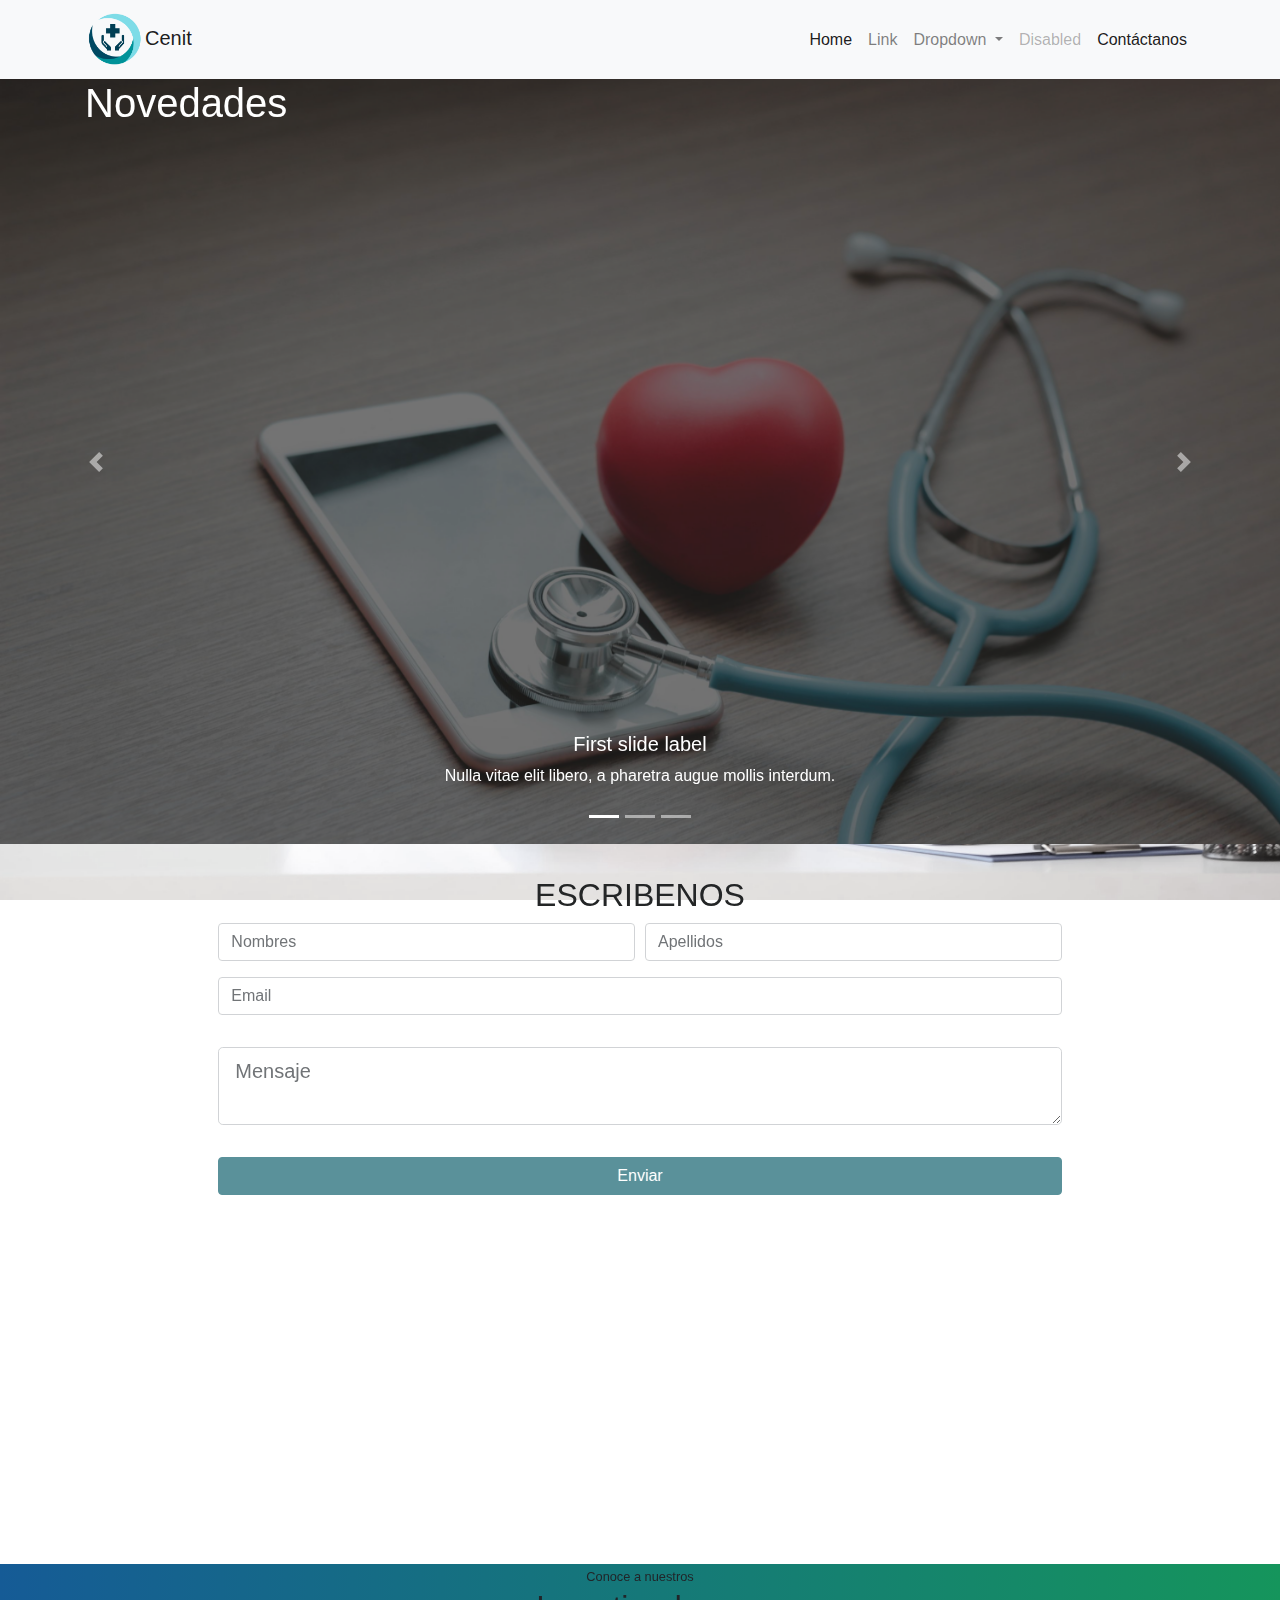
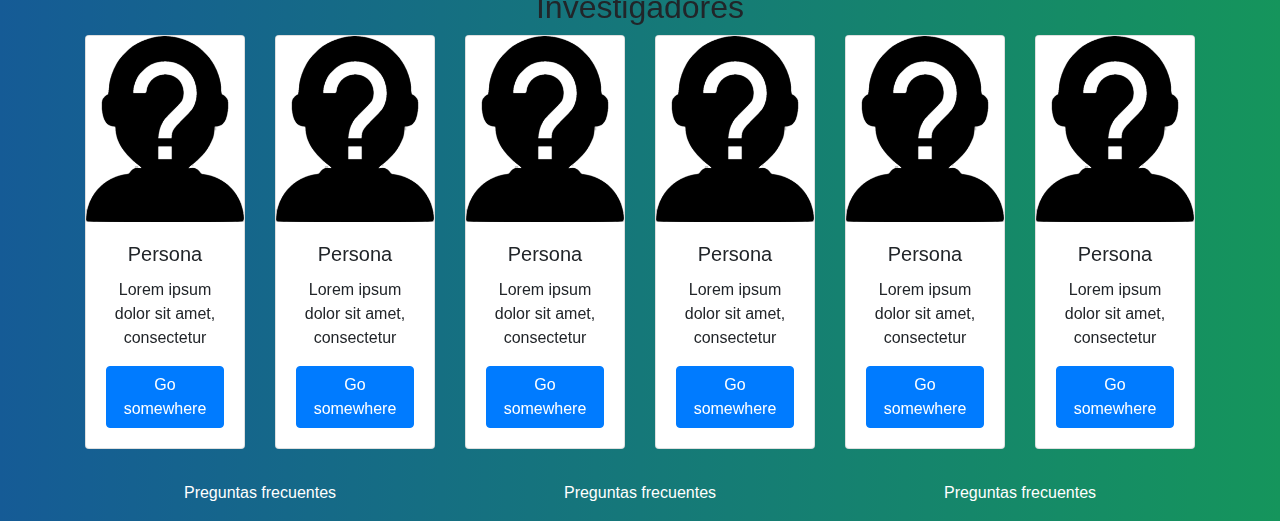
==== index.html @ b6c5b2b8 "Add files via upload" ====
<!doctype html>
<html lang="en">
  <head>
    <!-- Required meta tags -->
    <meta charset="utf-8">
    <meta name="viewport" content="width=device-width, initial-scale=1, shrink-to-fit=no">

    <!-- Bootstrap CSS -->
    <link rel="stylesheet" href="https://stackpath.bootstrapcdn.com/bootstrap/4.5.2/css/bootstrap.min.css" integrity="sha384-JcKb8q3iqJ61gNV9KGb8thSsNjpSL0n8PARn9HuZOnIxN0hoP+VmmDGMN5t9UJ0Z" crossorigin="anonymous">
    <link rel="stylesheet" href="index.css">
    <link rel="stylesheet" href="enviar.php">
    <title>Hello, world!</title>

  </head>
  <body>
    <!--encabezado-->
    <nav id="header" class="navbar navbar-expand-lg navbar-light bg-light sticky-top">
      <div class="container">
        <a class="navbar-brand" href="#"><img src="logoejemplo/descarga.png" alt="logo">Cenit</a>
        <button class="navbar-toggler" type="button" data-toggle="collapse" data-target="#navbarSupportedContent" aria-controls="navbarSupportedContent" aria-expanded="false" aria-label="Toggle navigation">
          <span class="navbar-toggler-icon"></span>
        </button>

        <div class="collapse navbar-collapse" id="navbarSupportedContent">
          <ul class="navbar-nav ml-auto">
            <li class="nav-item active">
              <a class="nav-link" href="#">Home <span class="sr-only">(current)</span></a>
            </li>
            <li class="nav-item">
              <a class="nav-link" href="#">Link</a>
            </li>
            <li class="nav-item dropdown">
              <a class="nav-link dropdown-toggle" href="#" id="navbarDropdown" role="button" data-toggle="dropdown" aria-haspopup="true" aria-expanded="false">
                Dropdown
              </a>
              <div class="dropdown-menu" aria-labelledby="navbarDropdown">
                <a class="dropdown-item" href="#">Action</a>
                <a class="dropdown-item" href="#">Another action</a>
                <div class="dropdown-divider"></div>
                <a class="dropdown-item" href="#">Something else here</a>
              </div>
            </li>

            <li class="nav-item">
              <a class="nav-link disabled" href="#" tabindex="-1" aria-disabled="true">Disabled</a>
            </li>
            <li class="nav-item active">
              <a class="nav-link" href="#">Contáctanos <span class="sr-only">(current)</span></a>
            </li>
          </ul>
        </div>
  </div>
</nav>  <!--encabezado-->
<!--presentación-->
<main id="main">
  <div id="carouselExampleCaptions" class="carousel slide" data-ride="carousel">
    <ol class="carousel-indicators">
      <li data-target="#carouselExampleCaptions" data-slide-to="0" class="active"></li>
      <li data-target="#carouselExampleCaptions" data-slide-to="1"></li>
      <li data-target="#carouselExampleCaptions" data-slide-to="2"></li>
    </ol>
    <div class="carousel-inner">
      <div class="carousel-item active">
        <img src="IMAGENES TELEMEDICINA/59.png" class="d-block w-100" alt="...">
        <div class="carousel-caption d-none d-md-block">
          <h5>First slide label</h5>
          <p>Nulla vitae elit libero, a pharetra augue mollis interdum.</p>
        </div>
      </div>
      <div class="carousel-item">
        <img src="IMAGENES TELEMEDICINA/53.png" class="d-block w-100" alt="...">
        <div class="carousel-caption d-none d-md-block">
          <h5>Second slide label</h5>
          <p>Lorem ipsum dolor sit amet, consectetur adipiscing elit.</p>
        </div>
      </div>
      <div class="carousel-item">
        <img src="IMAGENES TELEMEDICINA/89.png" class="d-block w-100" alt="...">
        <div class="carousel-caption d-none d-md-block">
          <h5>Third slide label</h5>
          <p>Praesent commodo cursus magna, vel scelerisque nisl consectetur.</p>
        </div>
      </div>
      <div class="overlay">
      <div class="container">
          <div class="row align-items-center">
            <div class="col-md-6">
              <h1>Novedades</h1>
            </div>
          </div>

        </div>
      </div>
    </div>
    <a class="carousel-control-prev" href="#carouselExampleCaptions" role="button" data-slide="prev">
      <span class="carousel-control-prev-icon" aria-hidden="true"></span>
      <span class="sr-only">Previous</span>
    </a>
    <a class="carousel-control-next" href="#carouselExampleCaptions" role="button" data-slide="next">
      <span class="carousel-control-next-icon" aria-hidden="true"></span>
      <span class="sr-only">Next</span>
    </a>
  </div>
</main>
<!--presentación-->
<!--contactanos-->
<section id="contactanos">
  <div class="fondocontacto">
    <div class="row ">
      <div class="col-md-8 offset-md-2 pt-2 text-uppercase text-center ">
        <h2 class= "mt-4">Escribenos</h2>
  <form action="enviar.php" method="POST">
    <div class="form-row mb-3 mt-1">
      <div class="form group col-6">
        <input type="nombre" class="form-control" placeholder="Nombres" name="nombre">
      </div>
      <div class="form-group col-6 " >
        <input type="apellido" class="form-control" placeholder="Apellidos" name="apellido">
      </div>
      <div class="form-group col-12 " >
        <input type="email" class="form-control" placeholder="Email" name="email">
      </div>
    </div>
    <div class="form-row mb-3">
    <div class="form-group col-12">
      <textarea name="texto"class="form-control form-control-lg" placeholder="Mensaje"></textarea>
    </div>
  </div>
  <div class="form-row">
    <div class="form-group col">
      <button  type="submit" class="btn btn-info btn-block" value="enviar">Enviar</button>
    </div>
  </div>
</form>
      </div>
    </div>
  </div>
</section>
<!--contactanos-->
<!--miembros-->
<section id="miembros" >
  <div class="container">
    <div class="row">
      <div class="col text-center text uppercase" >
        <small>Conoce a nuestros</small>
        <h2>Investigadores</h2>
        <div class="row">

        <div class="col-lg-2 col-md-4 col-sm-10" class="mb-2">
          <div class="card mb-3" >
              <img src="logoejemplo/persona.png" class="card-img-top" alt="...">
              <div class="card-body">
              <h5 class="card-title">Persona</h5>
              <p class="card-text">Lorem ipsum dolor sit amet, consectetur  </p>
              <a href="#" class="btn btn-primary">Go somewhere</a>
              </div>
        </div>
      </div>
      <div class="col-lg-2 col-md-4 col-sm-10" class="mb-2">
        <div class="card mb-3" >
            <img src="logoejemplo/persona.png" class="card-img-top" alt="...">
            <div class="card-body">
            <h5 class="card-title">Persona</h5>
            <p class="card-text">Lorem ipsum dolor sit amet, consectetur  </p>
            <a href="#" class="btn btn-primary">Go somewhere</a>
            </div>
      </div>
    </div>
    <div class="col-lg-2 col-md-4 col-sm-10" class="mb-2">
      <div class="card mb-3" >
          <img src="logoejemplo/persona.png" class="card-img-top" alt="...">
          <div class="card-body">
          <h5 class="card-title">Persona</h5>
          <p class="card-text">Lorem ipsum dolor sit amet, consectetur  </p>
          <a href="#" class="btn btn-primary">Go somewhere</a>
          </div>
    </div>
  </div>
  <div class="col-lg-2 col-md-4 col-sm-10" class="mb-2">
    <div class="card mb-3" >
        <img src="logoejemplo/persona.png" class="card-img-top" alt="...">
        <div class="card-body">
        <h5 class="card-title">Persona</h5>
        <p class="card-text">Lorem ipsum dolor sit amet, consectetur  </p>
        <a href="#" class="btn btn-primary">Go somewhere</a>
        </div>
  </div>
</div>
<div class="col-lg-2 col-md-4 col-sm-10" class="mb-2">
  <div class="card mb-3" >
      <img src="logoejemplo/persona.png" class="card-img-top" alt="...">
      <div class="card-body">
      <h5 class="card-title">Persona</h5>
      <p class="card-text">Lorem ipsum dolor sit amet, consectetur  </p>
      <a href="#" class="btn btn-primary">Go somewhere</a>
      </div>
</div>
</div>
<div class="col-lg-2 col-md-4 col-sm-10" class="mb-2">
  <div class="card mb-3" >
      <img src="logoejemplo/persona.png" class="card-img-top" alt="...">
      <div class="card-body">
      <h5 class="card-title">Persona</h5>
      <p class="card-text">Lorem ipsum dolor sit amet, consectetur  </p>
      <a href="#" class="btn btn-primary">Go somewhere</a>
      </div>
</div>
</div>



      </div>
    </div>
  </div>
</section>
<!--miembros-->
  <!--footer-->
<footer id="footer" class="pb-3 pt-3">
<div class="container">
  <div class="row text-center">
    <div class="col-12 col-lg">
    <a href="#">Preguntas frecuentes</a>
  </div>
  <div class="col-12 col-lg">
    <a href="#">Preguntas frecuentes</a>
  </div>
  <div class="col-12 col-lg">
    <a href="#">Preguntas frecuentes</a>
  </div>
</div>
</div>
</footer>
  <!--footer-->

    <!-- Optional JavaScript -->
    <!-- jQuery first, then Popper.js, then Bootstrap JS -->
    <script src="https://code.jquery.com/jquery-3.5.1.slim.min.js" integrity="sha384-DfXdz2htPH0lsSSs5nCTpuj/zy4C+OGpamoFVy38MVBnE+IbbVYUew+OrCXaRkfj" crossorigin="anonymous"></script>
    <script src="https://cdn.jsdelivr.net/npm/popper.js@1.16.1/dist/umd/popper.min.js" integrity="sha384-9/reFTGAW83EW2RDu2S0VKaIzap3H66lZH81PoYlFhbGU+6BZp6G7niu735Sk7lN" crossorigin="anonymous"></script>
    <script src="https://stackpath.bootstrapcdn.com/bootstrap/4.5.2/js/bootstrap.min.js" integrity="sha384-B4gt1jrGC7Jh4AgTPSdUtOBvfO8shuf57BaghqFfPlYxofvL8/KUEfYiJOMMV+rV" crossorigin="anonymous"></script>
  </body>
</html>   <!-- Plantilla de bootstrap -->
---- index.css ----
#header img{
  width: 60px;
}
#main img{
  max-height: 85vh;
  object-fit: cover;
  filter: contrast(90%);
}
#carouselExampleCaptions{
  position: relative;
}
#carouselExampleCaptions .overlay{
  position: absolute;
  top: 0;
  bottom: 0;
  left: 0;
  right: 0;
  background-color: rgba(0, 0, 0, 0.5);
  color: white;
}
#miembros{background: linear-gradient(to right, rgb(21,91,150) , rgb(21,149,92));}
/*contactanos*/
#contactanos .fondocontacto{
  background-image: url("44.png");
  width: 100%;
  height: 80vh;
  background-position: center;
  background-size: cover;
  background-repeat: no-repeat;
  background-attachment: fixed;
  filter: grayscale(60%);
}
#footer{background: linear-gradient(to right, rgb(21,91,150) , rgb(21,149,92));}
#footer a {color:white;}
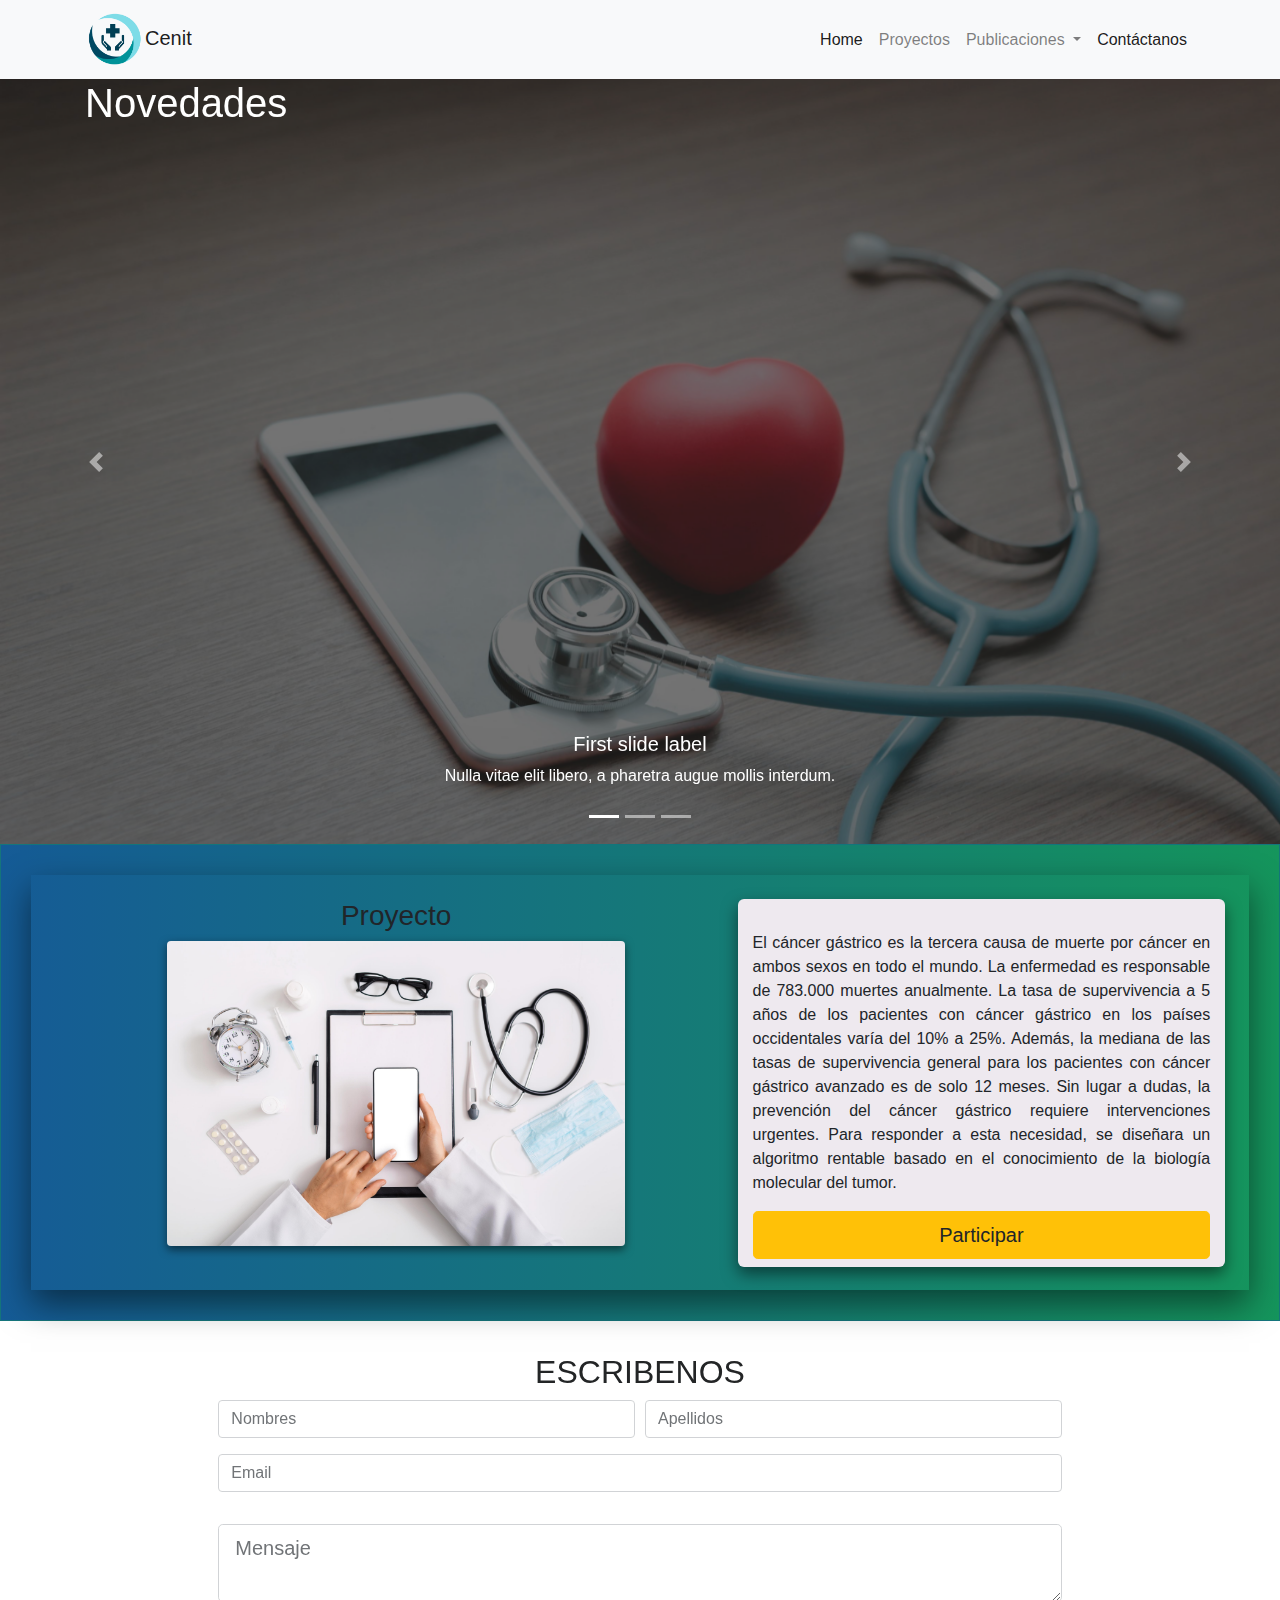
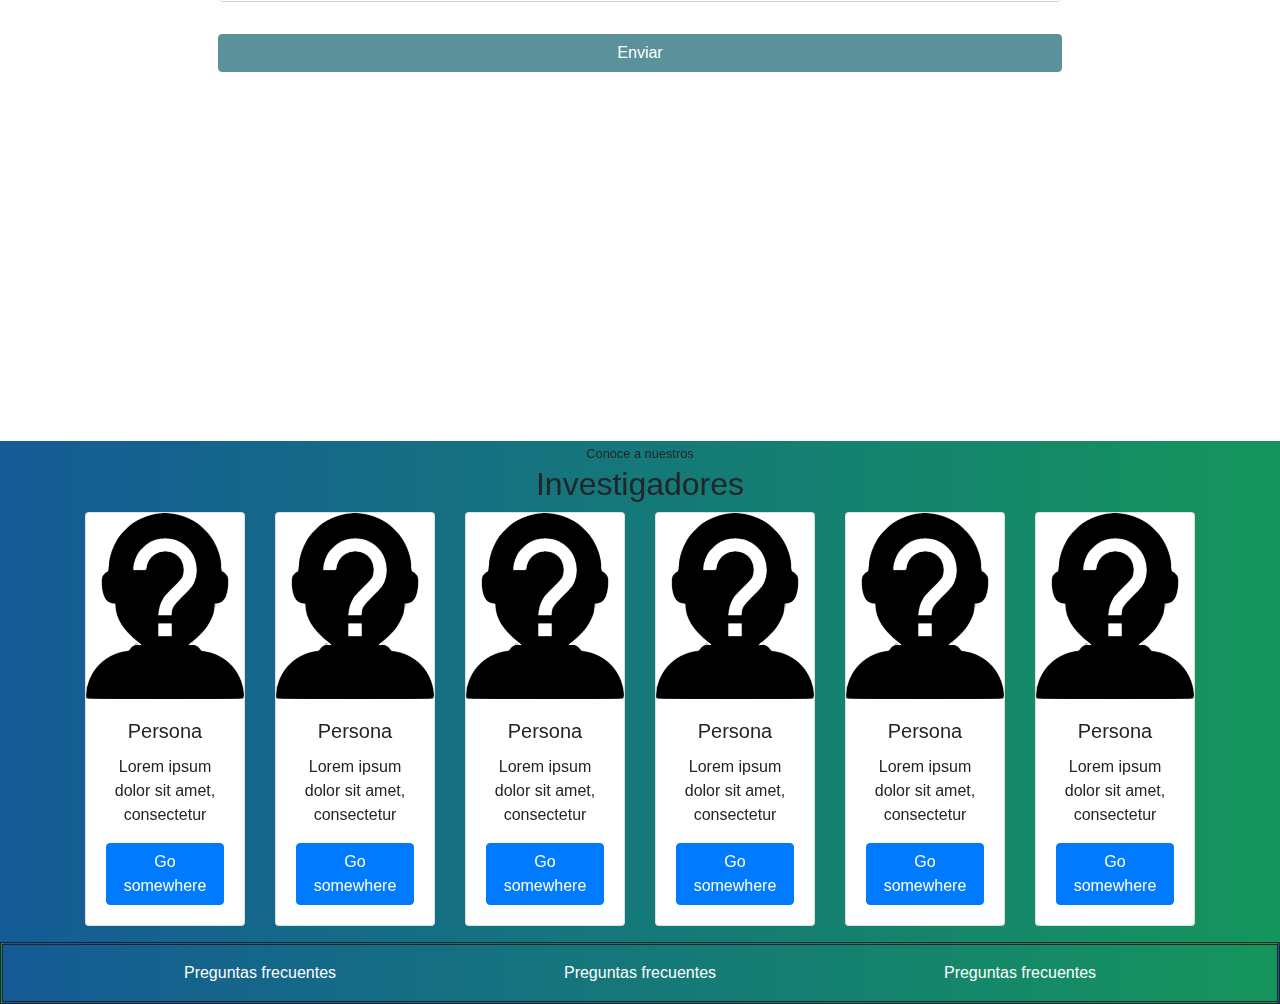
==== commit 7dd38bb0: "Add files via upload" ====
--- a/index.html
+++ b/index.html
@@ -24,14 +24,14 @@
         <div class="collapse navbar-collapse" id="navbarSupportedContent">
           <ul class="navbar-nav ml-auto">
             <li class="nav-item active">
-              <a class="nav-link" href="#">Home <span class="sr-only">(current)</span></a>
+              <a class="nav-link" href="#Main">Home <span class="sr-only">(current)</span></a>
             </li>
             <li class="nav-item">
-              <a class="nav-link" href="#">Link</a>
+              <a class="nav-link" href="#noticia">Proyectos</a>
             </li>
             <li class="nav-item dropdown">
               <a class="nav-link dropdown-toggle" href="#" id="navbarDropdown" role="button" data-toggle="dropdown" aria-haspopup="true" aria-expanded="false">
-                Dropdown
+                Publicaciones
               </a>
               <div class="dropdown-menu" aria-labelledby="navbarDropdown">
                 <a class="dropdown-item" href="#">Action</a>
@@ -40,12 +40,8 @@
                 <a class="dropdown-item" href="#">Something else here</a>
               </div>
             </li>
-
-            <li class="nav-item">
-              <a class="nav-link disabled" href="#" tabindex="-1" aria-disabled="true">Disabled</a>
-            </li>
             <li class="nav-item active">
-              <a class="nav-link" href="#">Contáctanos <span class="sr-only">(current)</span></a>
+              <a class="nav-link" href="#contactanos">Contáctanos <span class="sr-only">(current)</span></a>
             </li>
           </ul>
         </div>
@@ -78,7 +74,7 @@
         <img src="IMAGENES TELEMEDICINA/89.png" class="d-block w-100" alt="...">
         <div class="carousel-caption d-none d-md-block">
           <h5>Third slide label</h5>
-          <p>Praesent commodo cursus magna, vel scelerisque nisl consectetur.</p>
+          <p id="noticia">Praesent commodo cursus magna, vel scelerisque nisl consectetur.</p>
         </div>
       </div>
       <div class="overlay">
@@ -103,12 +99,33 @@
   </div>
 </main>
 <!--presentación-->
+<!--proyecto-->
+<section id="proyecto">
+  <div class="container-fluid  ">
+    <div class="row" id="targeta">
+      <div class="col-5 offset-1">
+        <h3 class="text-center">Proyecto</h3>
+        <img src="IMAGENES TELEMEDICINA/96.png" alt="">
+
+      </div>
+      <div class="col-5 offset-1" id="info">
+
+        <p>El cáncer gástrico es la tercera causa de muerte por cáncer en ambos sexos en todo el mundo. La enfermedad es responsable de 783.000 muertes anualmente. La tasa de supervivencia a 5 años de los pacientes con cáncer gástrico en los países occidentales varía del 10% a 25%. Además, la mediana de las tasas de supervivencia general para los pacientes con cáncer gástrico avanzado es de solo 12 meses.
+           Sin lugar a dudas, la prevención del cáncer gástrico requiere intervenciones urgentes.
+Para responder a esta necesidad, se diseñara un algoritmo rentable basado en el conocimiento de la biología molecular del tumor.</p>
+        <button type="button" class="btn btn-warning btn-lg btn-block mb-2">Participar</button>
+      </div>
+    </div>
+  </div>
+</section>
+<!--proyecto-->
 <!--contactanos-->
+
 <section id="contactanos">
   <div class="fondocontacto">
     <div class="row ">
       <div class="col-md-8 offset-md-2 pt-2 text-uppercase text-center ">
-        <h2 class= "mt-4">Escribenos</h2>
+        <h2 class= "mt-4" id="escribenos">Escribenos</h2>
   <form action="enviar.php" method="POST">
     <div class="form-row mb-3 mt-1">
       <div class="form group col-6">
--- a/index.css
+++ b/index.css
@@ -21,6 +21,33 @@
   color: white;
 }
 #miembros{background: linear-gradient(to right, rgb(21,91,150) , rgb(21,149,92));}
+/*Proyectos*/
+#proyecto{
+  background: linear-gradient(to right, rgb(21,91,150) , rgb(21,149,92));
+  max-height: 80vh;
+  padding: 30px;
+  border: solid black;
+  border-width: 1px;
+  border-color: rgb(21,117,124);
+}
+#targeta{
+  box-shadow: 0px 14px 32px 0px rgba(0, 0, 0, 0.5);
+  padding: 2%;
+}
+#proyecto img{
+  max-width: 100%;
+border-radius: 4px;
+align-self: center;
+box-shadow: 0px 3.5px 9px 0px rgba(0, 0, 0, 0.5);
+}
+#info{
+  background-color: rgb(238,233,239);
+  border-radius: 6px;
+  box-shadow: 0px 7px 16px 0px rgba(0, 0, 0, 0.5);
+  text-align: justify;
+  padding-top: 2.7%;
+}
+/*Proyectos*/
 /*contactanos*/
 #contactanos .fondocontacto{
   background-image: url("44.png");
@@ -32,5 +59,7 @@
   background-attachment: fixed;
   filter: grayscale(60%);
 }
-#footer{background: linear-gradient(to right, rgb(21,91,150) , rgb(21,149,92));}
+#footer{
+  border: double;
+  background: linear-gradient(to right, rgb(21,91,150) , rgb(21,149,92));}
 #footer a {color:white;}
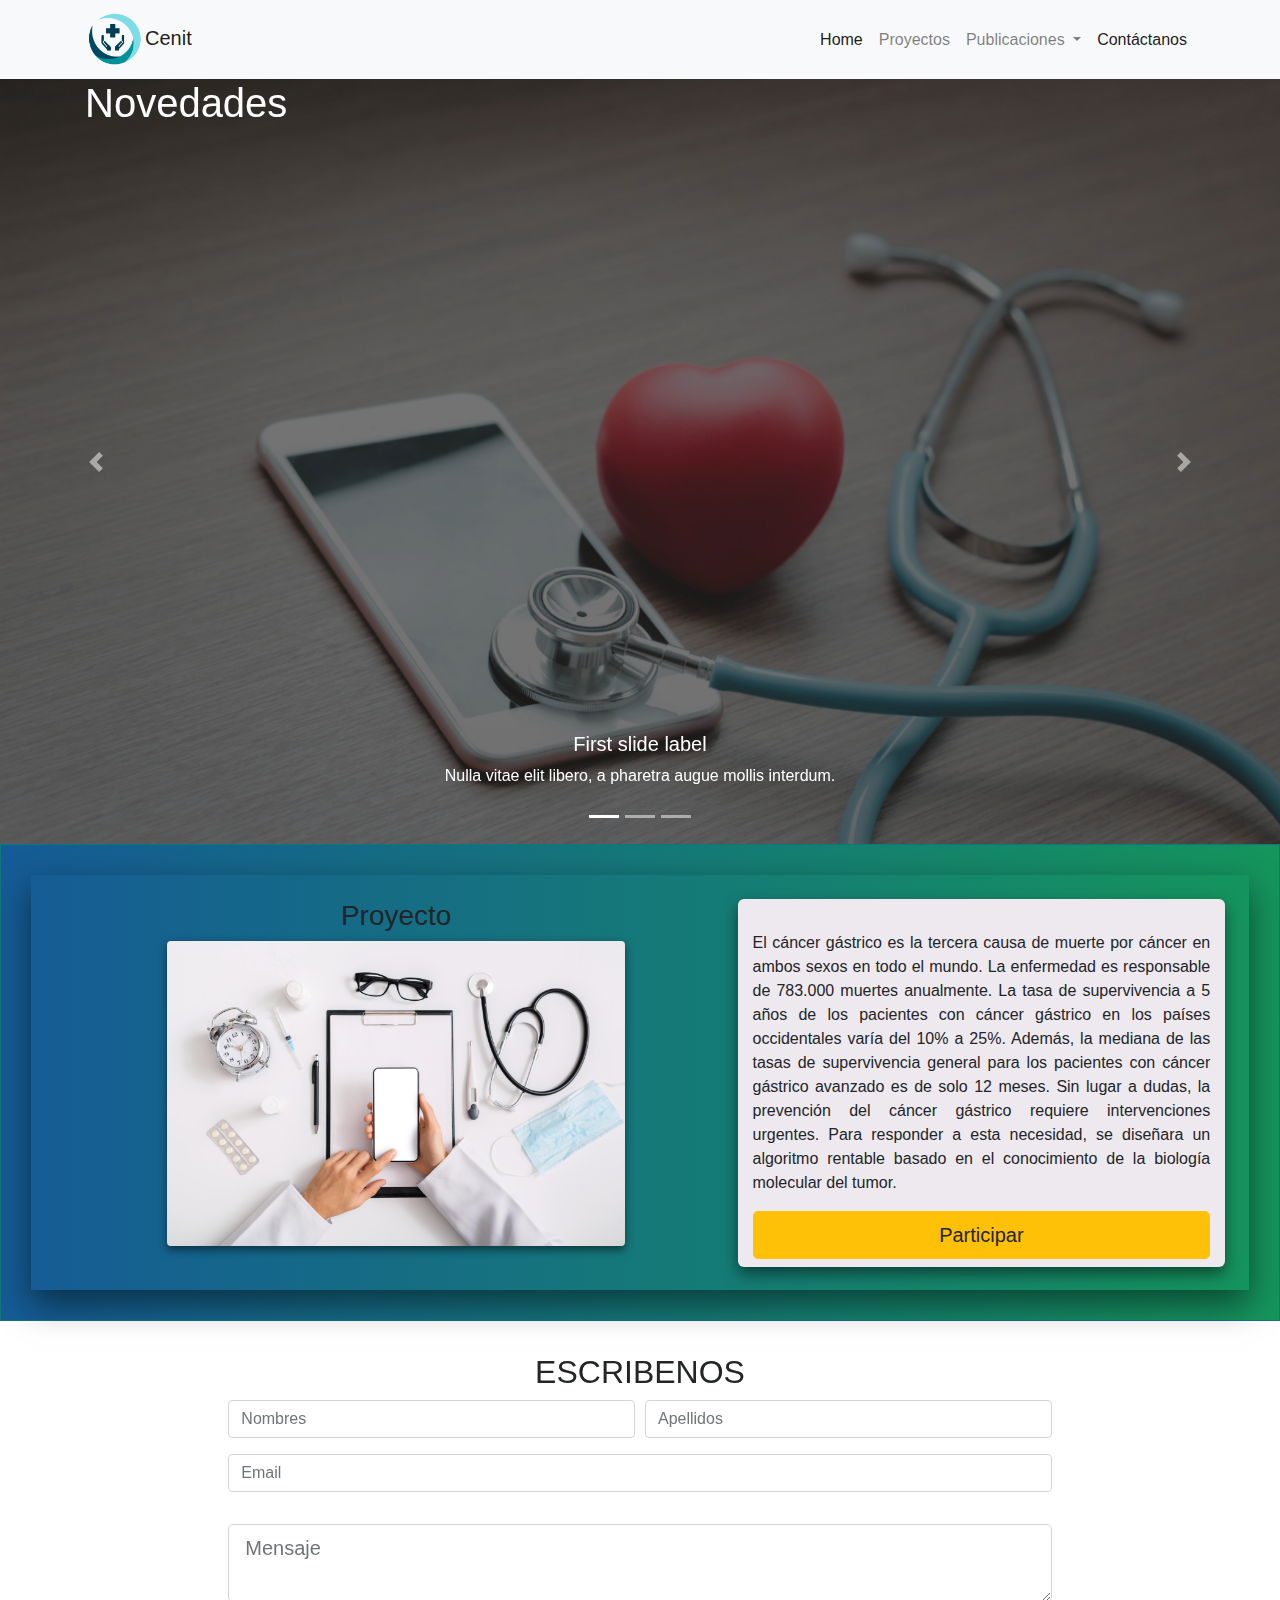
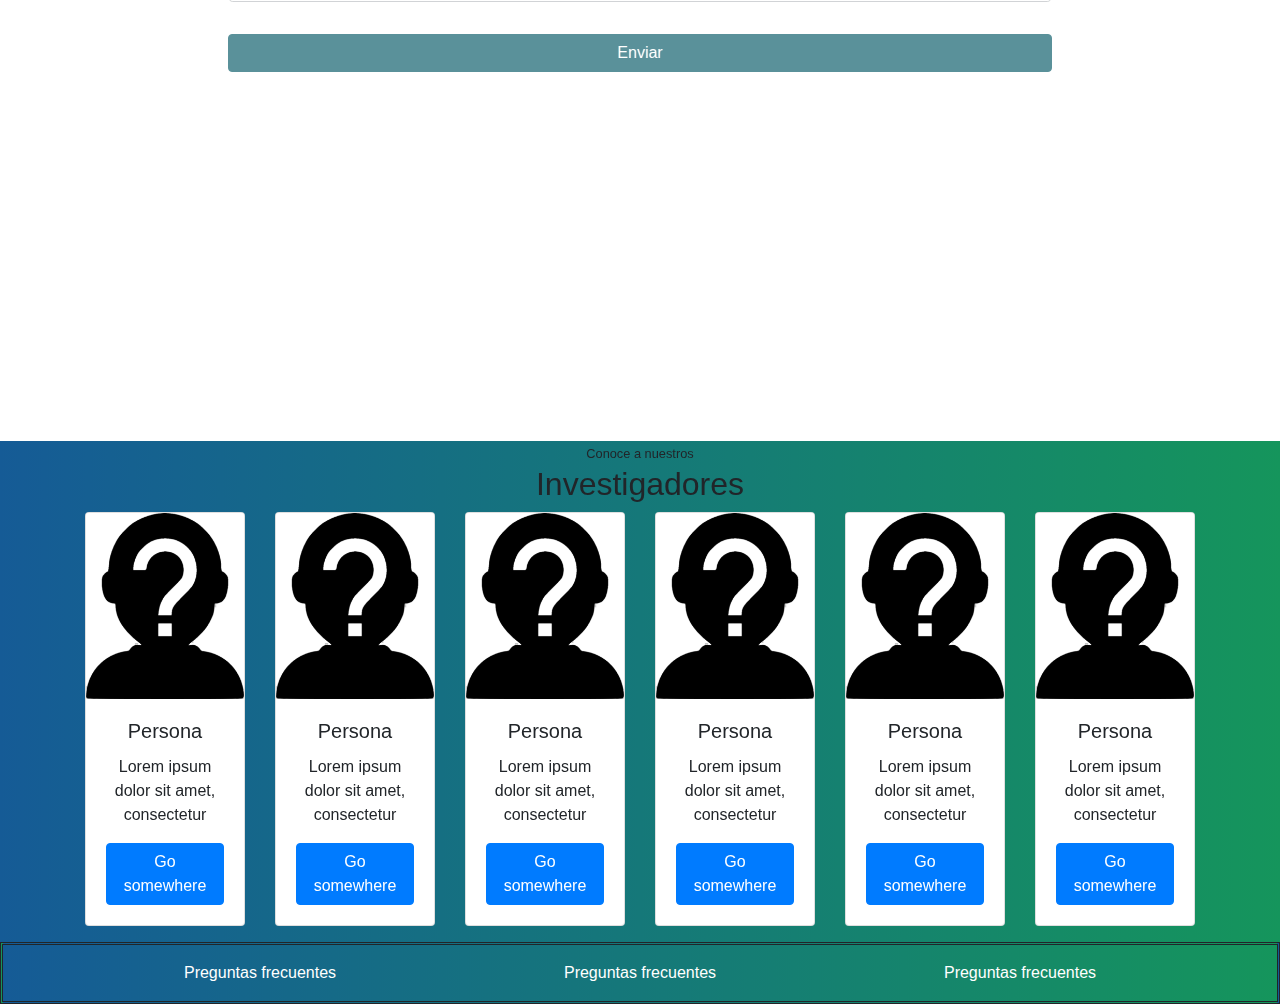
==== commit da730899: "Update index.html" ====
--- a/index.html
+++ b/index.html
@@ -123,7 +123,7 @@
 
 <section id="contactanos">
   <div class="fondocontacto">
-    <div class="row ">
+    <div class="row-3 ">
       <div class="col-md-8 offset-md-2 pt-2 text-uppercase text-center ">
         <h2 class= "mt-4" id="escribenos">Escribenos</h2>
   <form action="enviar.php" method="POST">
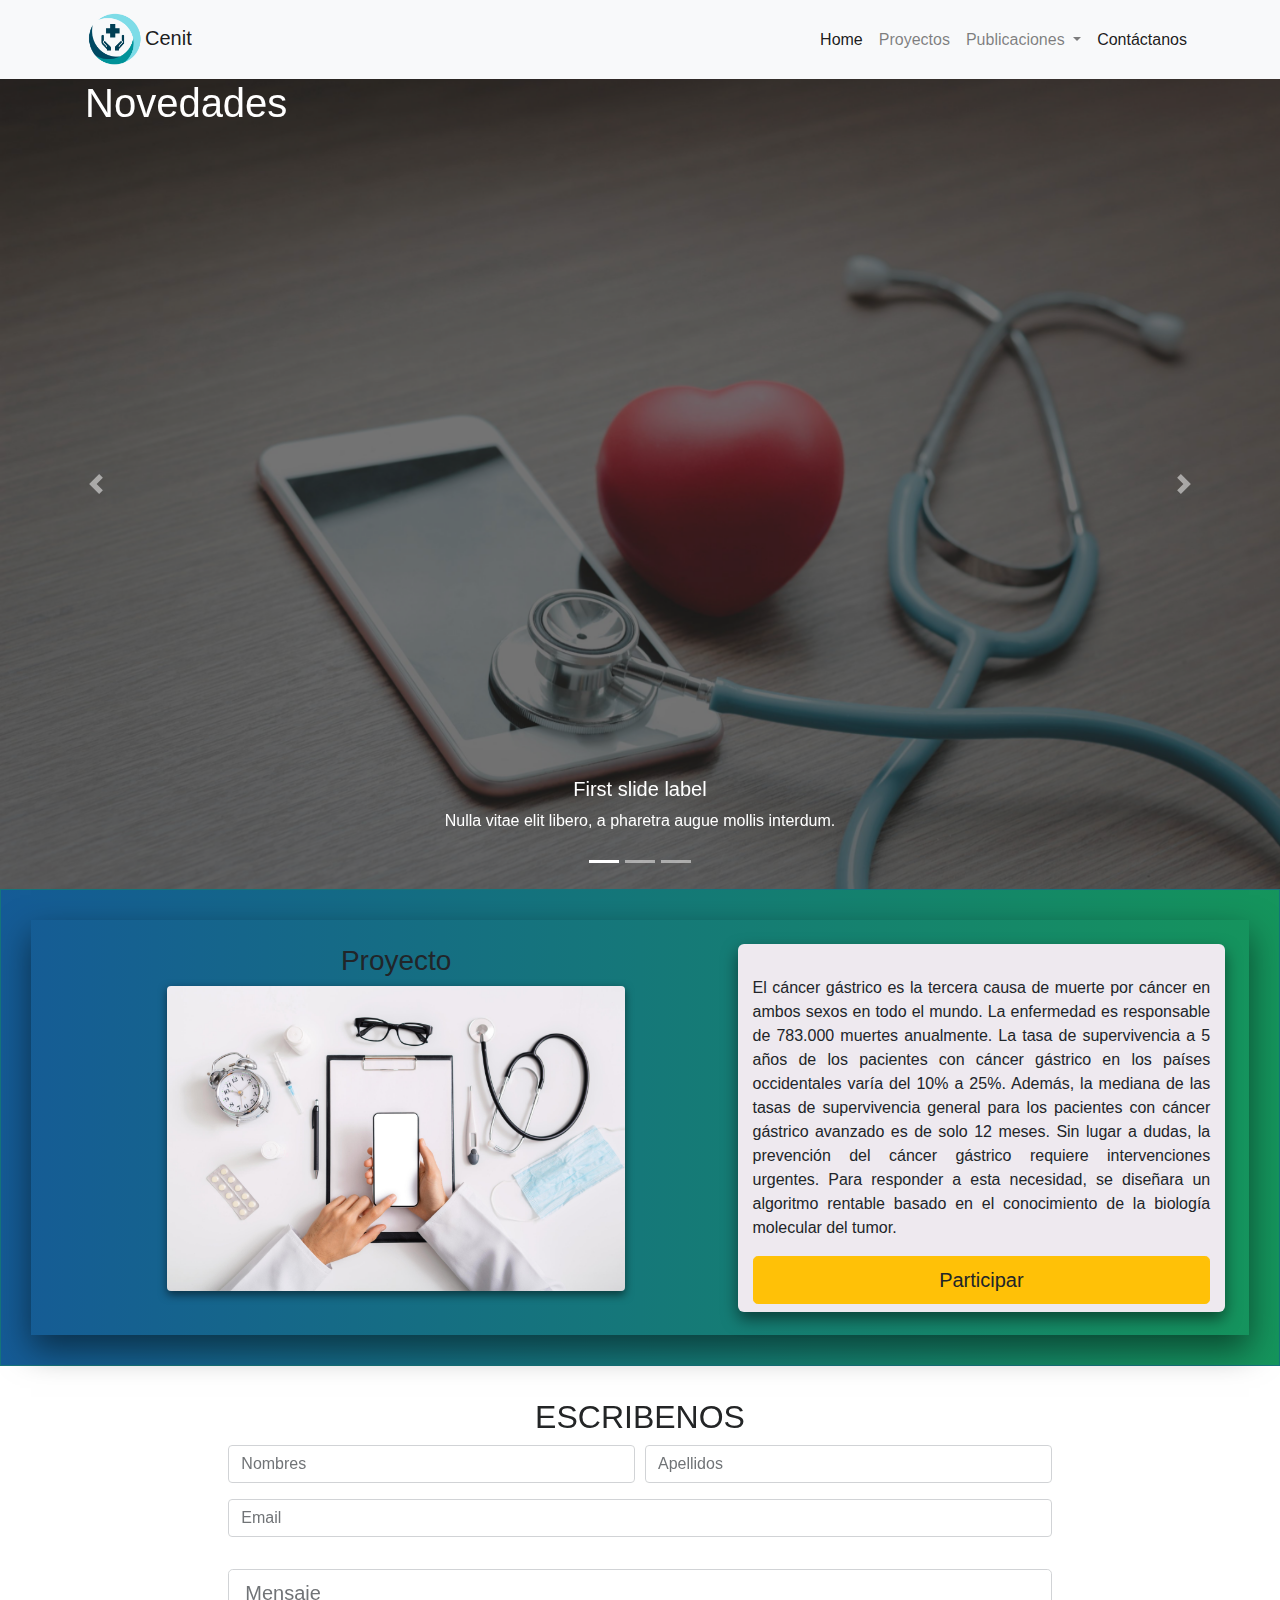
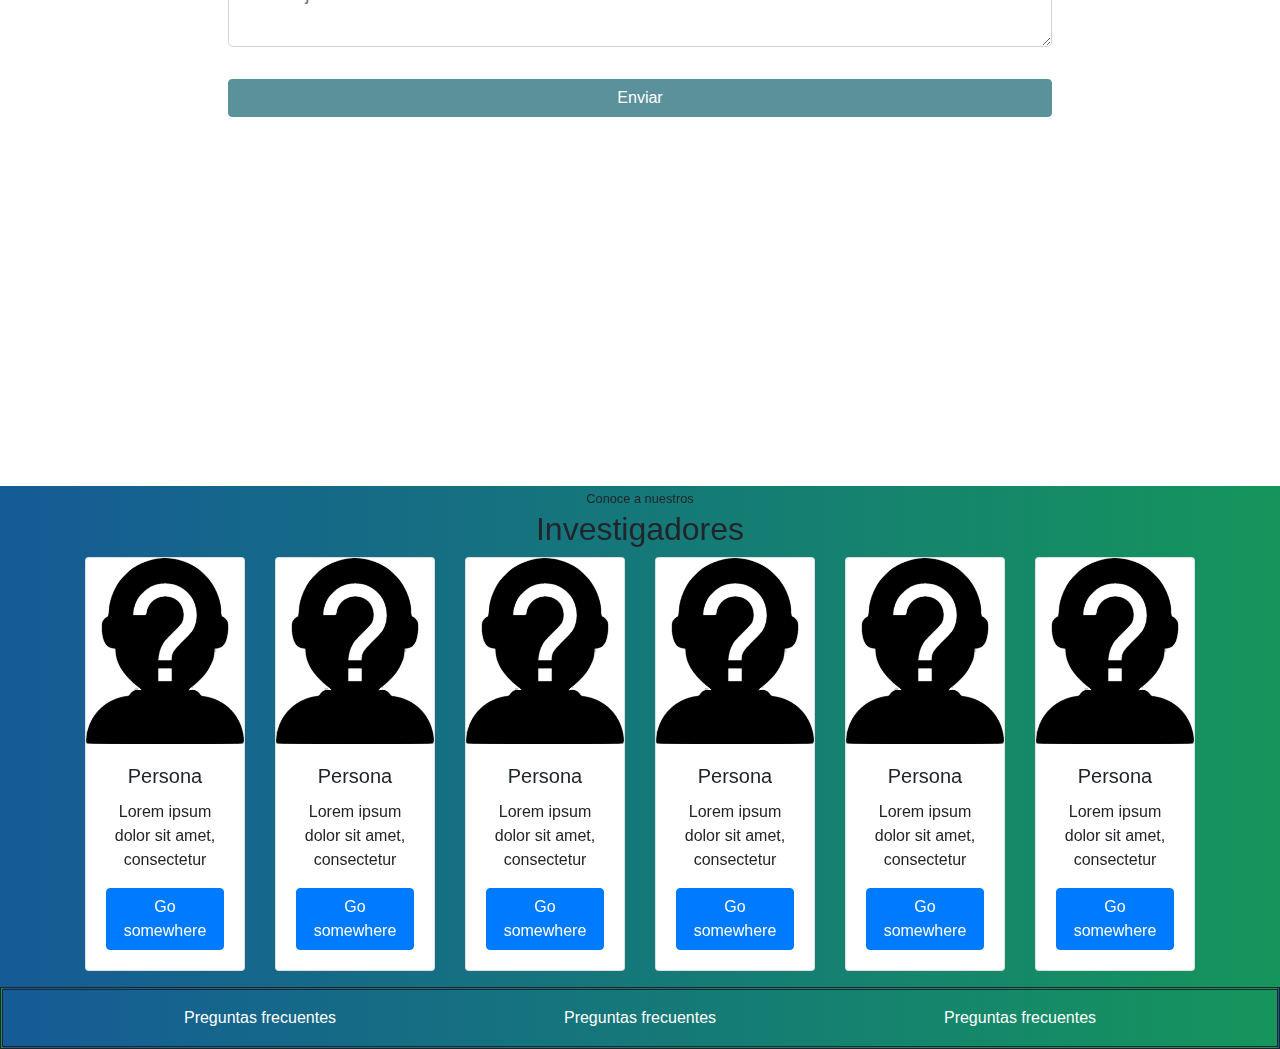
==== commit 1d5a31c2: "Add files via upload" ====
--- a/index.html
+++ b/index.html
@@ -103,12 +103,12 @@
 <section id="proyecto">
   <div class="container-fluid  ">
     <div class="row" id="targeta">
-      <div class="col-5 offset-1">
+      <div class="col-lg-5 offset-1 col-sm-11">
         <h3 class="text-center">Proyecto</h3>
         <img src="IMAGENES TELEMEDICINA/96.png" alt="">
 
       </div>
-      <div class="col-5 offset-1" id="info">
+      <div class="col-lg-5 offset-1 col-sm-11" id="info">
 
         <p>El cáncer gástrico es la tercera causa de muerte por cáncer en ambos sexos en todo el mundo. La enfermedad es responsable de 783.000 muertes anualmente. La tasa de supervivencia a 5 años de los pacientes con cáncer gástrico en los países occidentales varía del 10% a 25%. Además, la mediana de las tasas de supervivencia general para los pacientes con cáncer gástrico avanzado es de solo 12 meses.
            Sin lugar a dudas, la prevención del cáncer gástrico requiere intervenciones urgentes.
@@ -123,32 +123,32 @@
 
 <section id="contactanos">
   <div class="fondocontacto">
-    <div class="row-3 ">
+    <div class="row-2 ">
       <div class="col-md-8 offset-md-2 pt-2 text-uppercase text-center ">
         <h2 class= "mt-4" id="escribenos">Escribenos</h2>
-  <form action="enviar.php" method="POST">
-    <div class="form-row mb-3 mt-1">
-      <div class="form group col-6">
-        <input type="nombre" class="form-control" placeholder="Nombres" name="nombre">
-      </div>
-      <div class="form-group col-6 " >
-        <input type="apellido" class="form-control" placeholder="Apellidos" name="apellido">
-      </div>
-      <div class="form-group col-12 " >
-        <input type="email" class="form-control" placeholder="Email" name="email">
-      </div>
-    </div>
-    <div class="form-row mb-3">
-    <div class="form-group col-12">
-      <textarea name="texto"class="form-control form-control-lg" placeholder="Mensaje"></textarea>
-    </div>
-  </div>
-  <div class="form-row">
-    <div class="form-group col">
-      <button  type="submit" class="btn btn-info btn-block" value="enviar">Enviar</button>
-    </div>
-  </div>
-</form>
+          <form action="enviar.php" method="POST">
+            <div class="form-row mb-3 mt-1">
+              <div class="form group col-6">
+                <input type="nombre" class="form-control" placeholder="Nombres" name="nombre">
+              </div>
+              <div class="form-group col-6 " >
+                <input type="apellido" class="form-control" placeholder="Apellidos" name="apellido">
+              </div>
+              <div class="form-group col-12 " >
+                <input type="email" class="form-control" placeholder="Email" name="email">
+              </div>
+            </div>
+            <div class="form-row mb-3">
+            <div class="form-group col-12">
+              <textarea name="texto"class="form-control form-control-lg" placeholder="Mensaje"></textarea>
+            </div>
+          </div>
+          <div class="form-row">
+            <div class="form-group col">
+              <button  type="submit" class="btn btn-info btn-block" value="enviar">Enviar</button>
+            </div>
+          </div>
+        </form>
       </div>
     </div>
   </div>
--- a/index.css
+++ b/index.css
@@ -4,7 +4,7 @@
   width: 60px;
 }
 #main img{
-  max-height: 85vh;
+  max-height: 90vh;
   object-fit: cover;
   filter: contrast(90%);
 }
@@ -24,7 +24,6 @@
 /*Proyectos*/
 #proyecto{
   background: linear-gradient(to right, rgb(21,91,150) , rgb(21,149,92));
-  max-height: 80vh;
   padding: 30px;
   border: solid black;
   border-width: 1px;
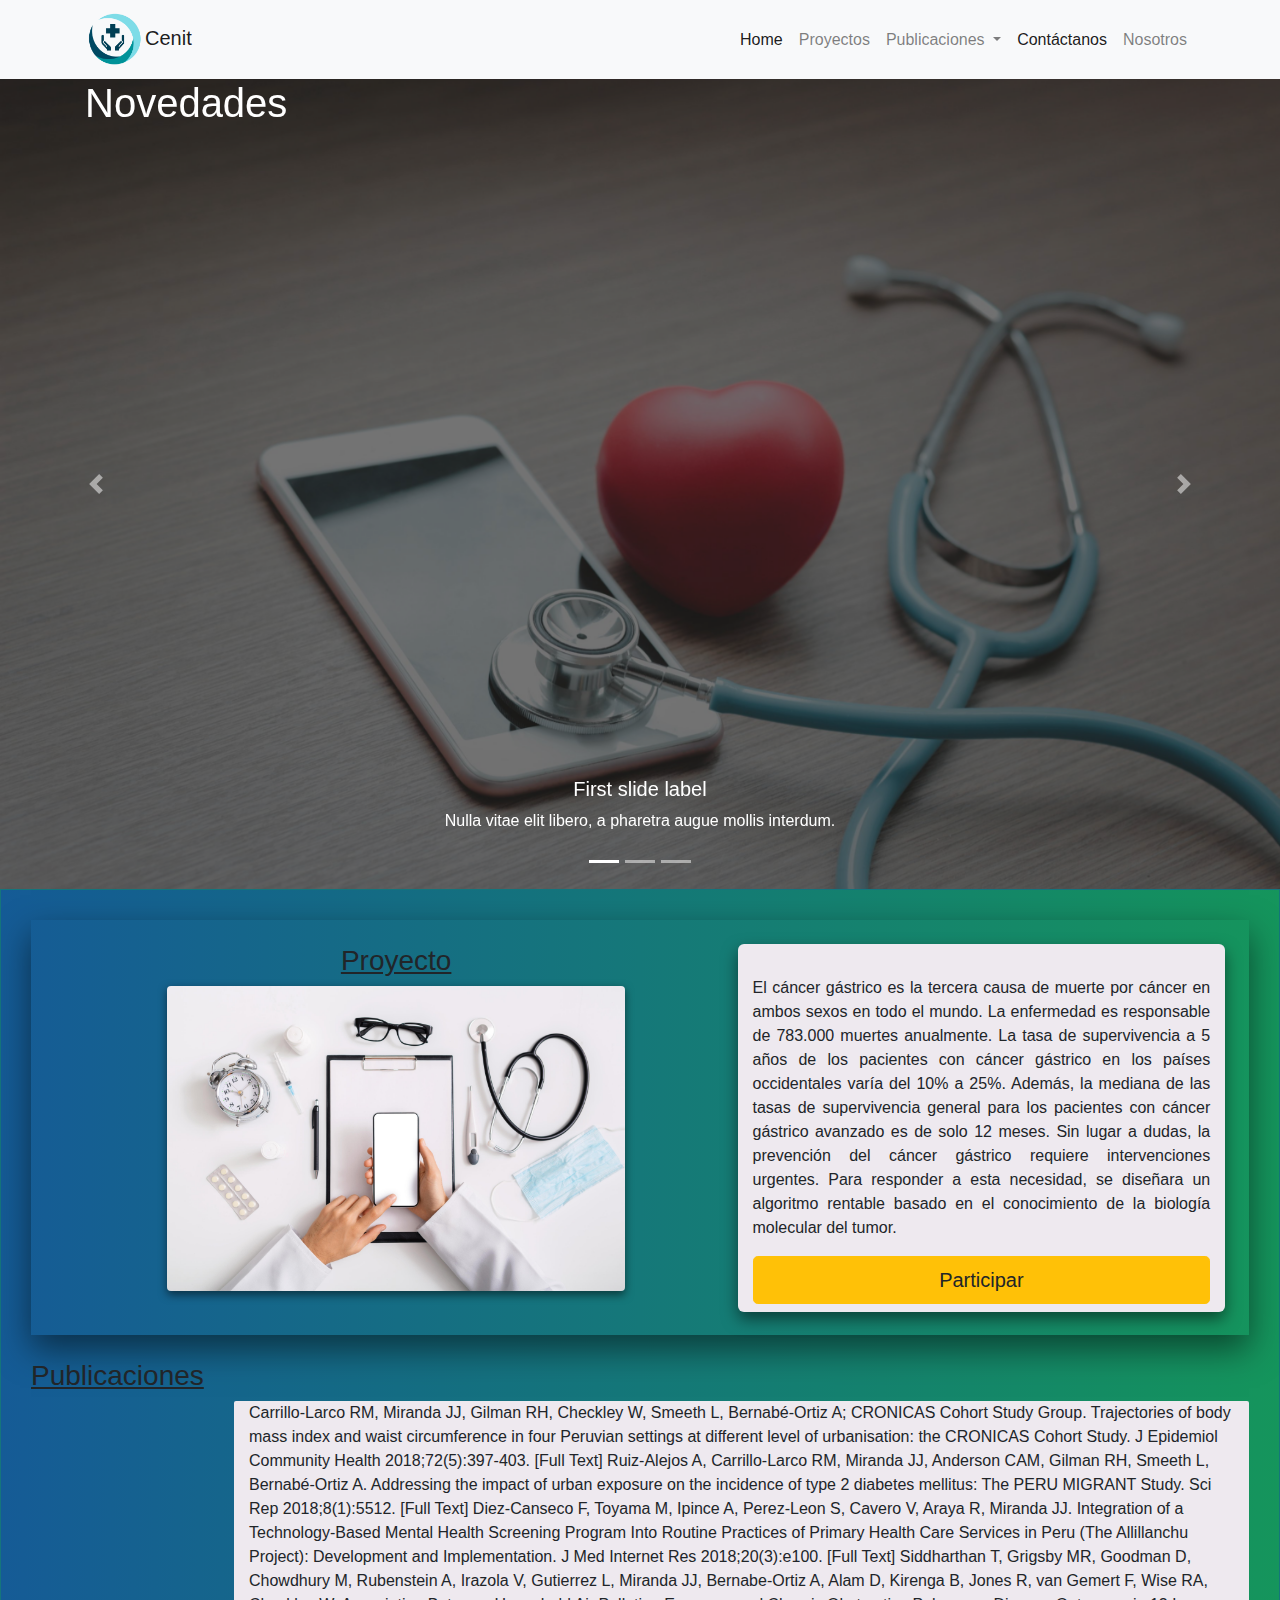
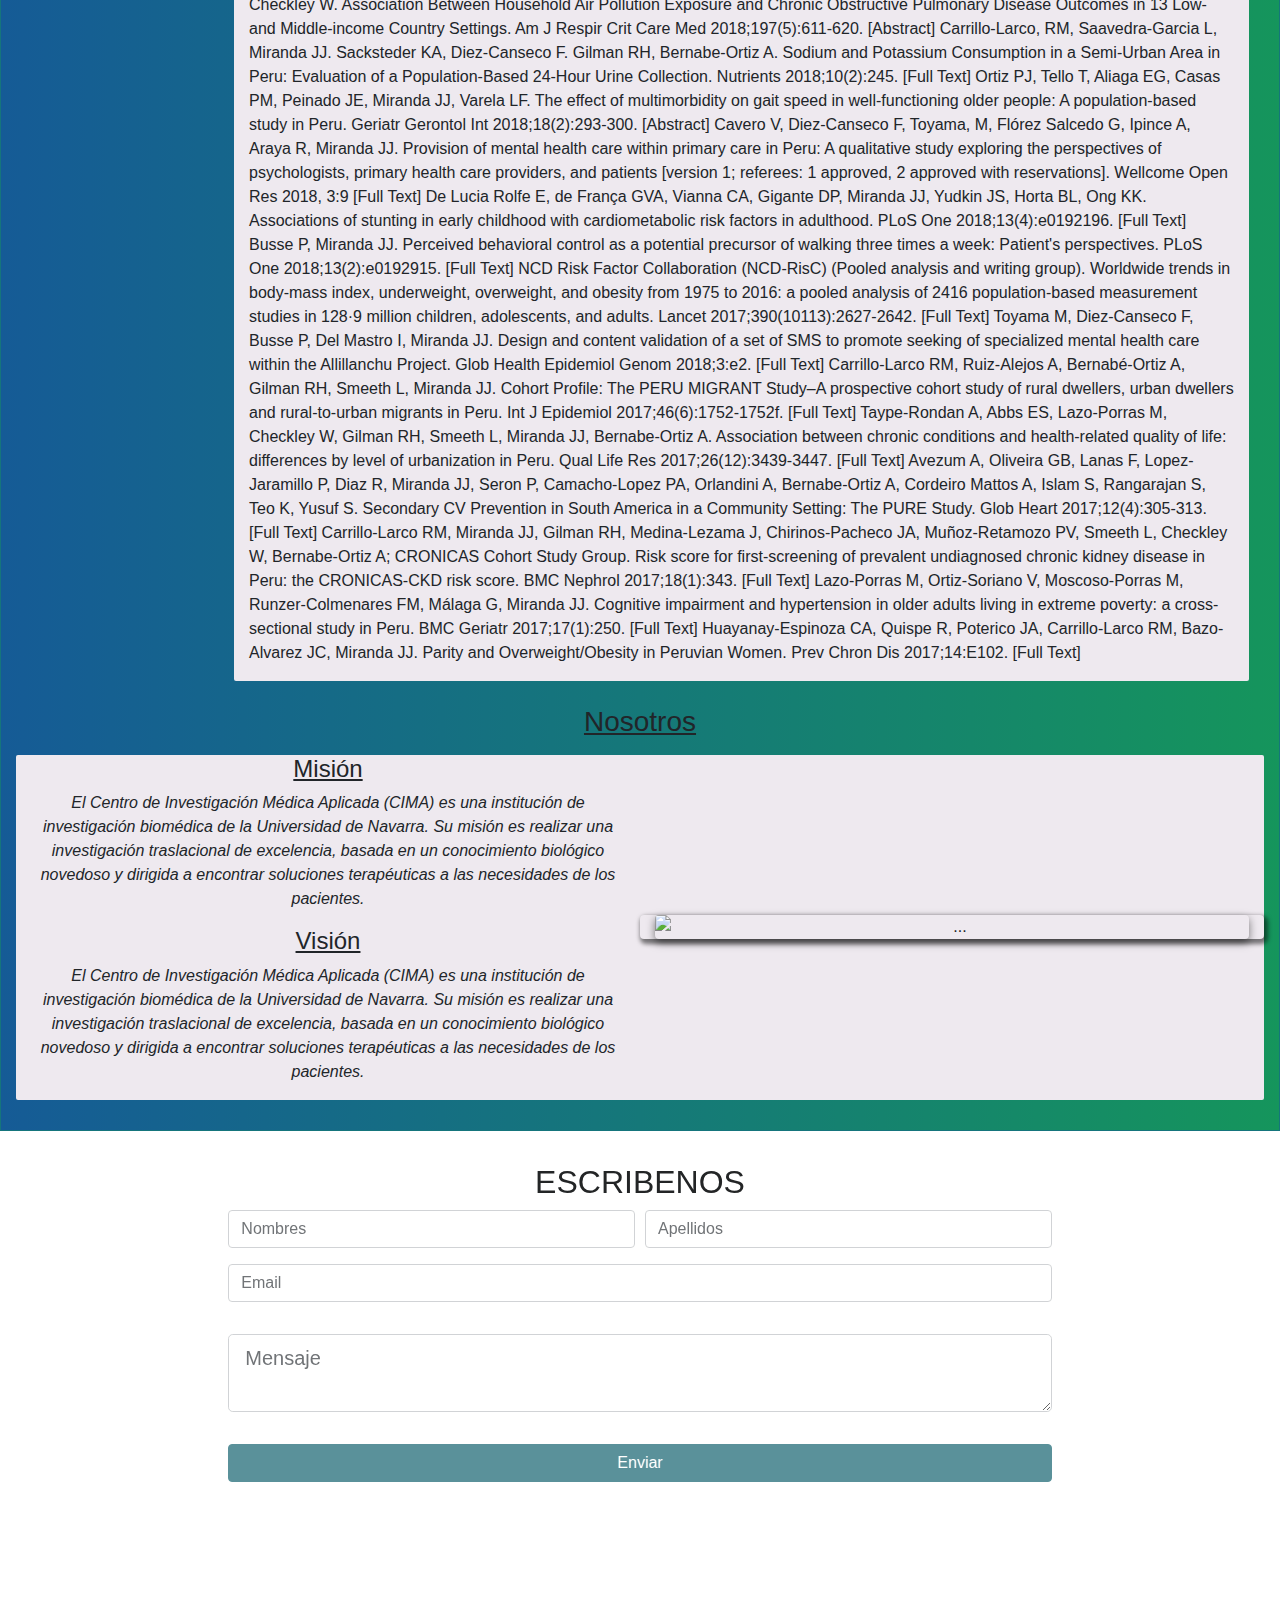
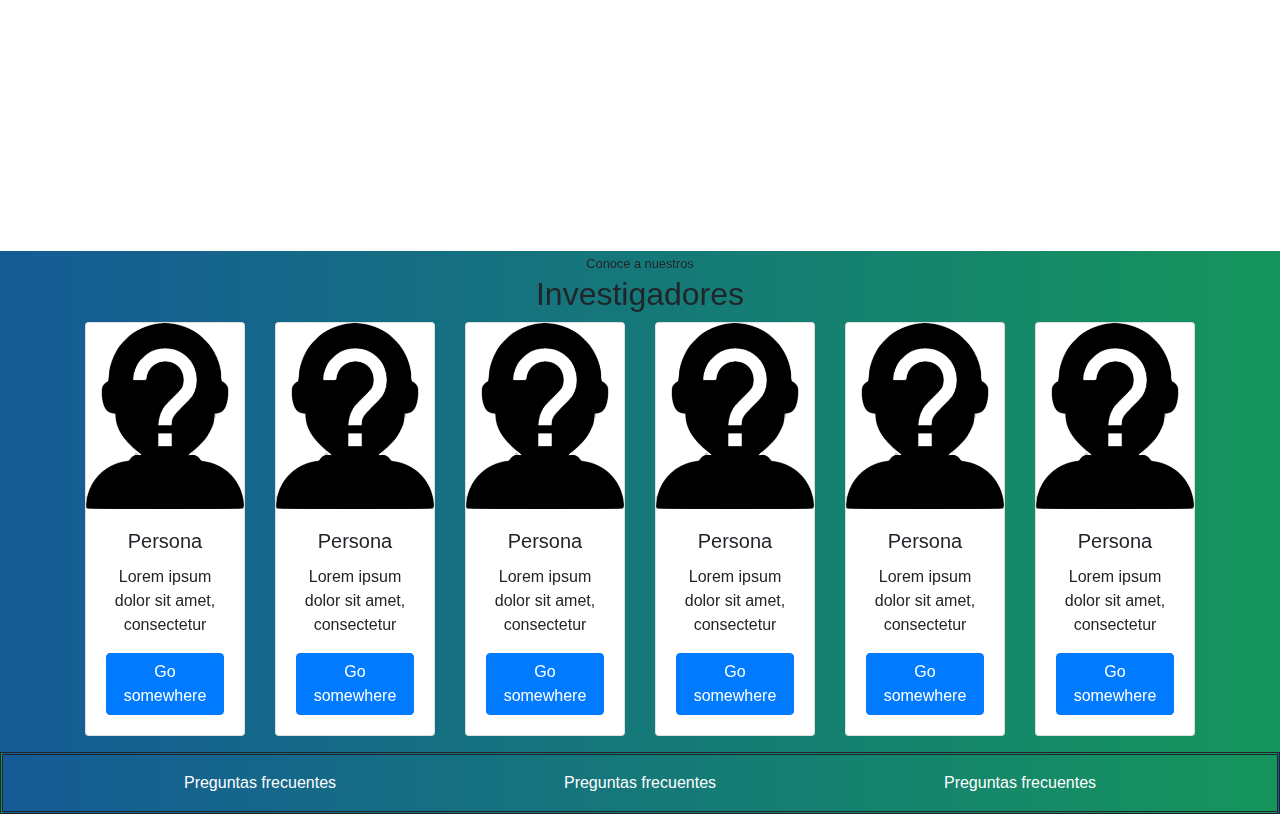
==== commit 35579bd1: "Add files via upload" ====
--- a/index.html
+++ b/index.html
@@ -34,14 +34,17 @@
                 Publicaciones
               </a>
               <div class="dropdown-menu" aria-labelledby="navbarDropdown">
-                <a class="dropdown-item" href="#">Action</a>
-                <a class="dropdown-item" href="#">Another action</a>
+                <a class="dropdown-item" href="#botonparticipar">Tipo1</a>
+                <a class="dropdown-item" href="#">Tipo2</a>
                 <div class="dropdown-divider"></div>
-                <a class="dropdown-item" href="#">Something else here</a>
+                <a class="dropdown-item" href="#">Tipo3</a>
               </div>
             </li>
             <li class="nav-item active">
               <a class="nav-link" href="#contactanos">Contáctanos <span class="sr-only">(current)</span></a>
+            </li>
+            <li class="nav-item">
+              <a class="nav-link" href="#Nosotros">Nosotros</a>
             </li>
           </ul>
         </div>
@@ -104,7 +107,7 @@
   <div class="container-fluid  ">
     <div class="row" id="targeta">
       <div class="col-lg-5 offset-1 col-sm-11">
-        <h3 class="text-center">Proyecto</h3>
+        <h3 class="text-center"><u>Proyecto</u></h3>
         <img src="IMAGENES TELEMEDICINA/96.png" alt="">
 
       </div>
@@ -113,12 +116,57 @@
         <p>El cáncer gástrico es la tercera causa de muerte por cáncer en ambos sexos en todo el mundo. La enfermedad es responsable de 783.000 muertes anualmente. La tasa de supervivencia a 5 años de los pacientes con cáncer gástrico en los países occidentales varía del 10% a 25%. Además, la mediana de las tasas de supervivencia general para los pacientes con cáncer gástrico avanzado es de solo 12 meses.
            Sin lugar a dudas, la prevención del cáncer gástrico requiere intervenciones urgentes.
 Para responder a esta necesidad, se diseñara un algoritmo rentable basado en el conocimiento de la biología molecular del tumor.</p>
-        <button type="button" class="btn btn-warning btn-lg btn-block mb-2">Participar</button>
-      </div>
-    </div>
-  </div>
+        <button type="button" class="btn btn-warning btn-lg btn-block mb-2" id="botonparticipar">Participar</button>
+      </div>
+    </div>
+    <!--proyecto-->
+    <!--Publicaciones-->
+    <div class="row mt-4" >
+      <h3><u>Publicaciones</u></h3>
+      <div class="col-10 offset-2" id="public1">
+        <p >Carrillo-Larco RM, Miranda JJ, Gilman RH, Checkley W, Smeeth L, Bernabé-Ortiz A; CRONICAS Cohort Study Group. Trajectories of body mass index and waist circumference in four Peruvian settings at different level of urbanisation: the CRONICAS Cohort Study. J Epidemiol Community Health 2018;72(5):397-403. [Full Text]
+Ruiz-Alejos A, Carrillo-Larco RM, Miranda JJ, Anderson CAM, Gilman RH, Smeeth L, Bernabé-Ortiz A. Addressing the impact of urban exposure on the incidence of type 2 diabetes mellitus: The PERU MIGRANT Study. Sci Rep 2018;8(1):5512. [Full Text]
+Diez-Canseco F, Toyama M, Ipince A, Perez-Leon S, Cavero V, Araya R, Miranda JJ. Integration of a Technology-Based Mental Health Screening Program Into Routine Practices of Primary Health Care Services in Peru (The Allillanchu Project): Development and Implementation. J Med Internet Res 2018;20(3):e100. [Full Text]
+Siddharthan T, Grigsby MR, Goodman D, Chowdhury M, Rubenstein A, Irazola V, Gutierrez L, Miranda JJ, Bernabe-Ortiz A, Alam D, Kirenga B, Jones R, van Gemert F, Wise RA, Checkley W. Association Between Household Air Pollution Exposure and Chronic Obstructive Pulmonary Disease Outcomes in 13 Low- and Middle-income Country Settings. Am J Respir Crit Care Med 2018;197(5):611-620. [Abstract]
+Carrillo-Larco, RM, Saavedra-Garcia L, Miranda JJ. Sacksteder KA, Diez-Canseco F. Gilman RH, Bernabe-Ortiz A. Sodium and Potassium Consumption in a Semi-Urban Area in Peru: Evaluation of a Population-Based 24-Hour Urine Collection. Nutrients 2018;10(2):245. [Full Text]
+Ortiz PJ, Tello T, Aliaga EG, Casas PM, Peinado JE, Miranda JJ, Varela LF. The effect of multimorbidity on gait speed in well-functioning older people: A population-based study in Peru. Geriatr Gerontol Int 2018;18(2):293-300. [Abstract]
+Cavero V, Diez-Canseco F, Toyama, M, Flórez Salcedo G, Ipince A, Araya R, Miranda JJ. Provision of mental health care within primary care in Peru: A qualitative study exploring the perspectives of psychologists, primary health care providers, and patients [version 1; referees: 1 approved, 2 approved with reservations]. Wellcome Open Res 2018, 3:9 [Full Text]
+De Lucia Rolfe E, de França GVA, Vianna CA, Gigante DP, Miranda JJ, Yudkin JS, Horta BL, Ong KK. Associations of stunting in early childhood with cardiometabolic risk factors in adulthood. PLoS One 2018;13(4):e0192196. [Full Text]
+Busse P, Miranda JJ. Perceived behavioral control as a potential precursor of walking three times a week: Patient's perspectives. PLoS One 2018;13(2):e0192915. [Full Text]
+NCD Risk Factor Collaboration (NCD-RisC) (Pooled analysis and writing group). Worldwide trends in body-mass index, underweight, overweight, and obesity from 1975 to 2016: a pooled analysis of 2416 population-based measurement studies in 128·9 million children, adolescents, and adults. Lancet 2017;390(10113):2627-2642. [Full Text]
+Toyama M, Diez-Canseco F, Busse P, Del Mastro I, Miranda JJ. Design and content validation of a set of SMS to promote seeking of specialized mental health care within the Allillanchu Project. Glob Health Epidemiol Genom 2018;3:e2. [Full Text]
+Carrillo-Larco RM, Ruiz-Alejos A, Bernabé-Ortiz A, Gilman RH, Smeeth L, Miranda JJ. Cohort Profile: The PERU MIGRANT Study–A prospective cohort study of rural dwellers, urban dwellers and rural-to-urban migrants in Peru. Int J Epidemiol 2017;46(6):1752-1752f. [Full Text]
+Taype-Rondan A, Abbs ES, Lazo-Porras M, Checkley W, Gilman RH, Smeeth L, Miranda JJ, Bernabe-Ortiz A. Association between chronic conditions and health-related quality of life: differences by level of urbanization in Peru. Qual Life Res 2017;26(12):3439-3447. [Full Text]
+Avezum A, Oliveira GB, Lanas F, Lopez-Jaramillo P, Diaz R, Miranda JJ, Seron P, Camacho-Lopez PA, Orlandini A, Bernabe-Ortiz A, Cordeiro Mattos A, Islam S, Rangarajan S, Teo K, Yusuf S. Secondary CV Prevention in South America in a Community Setting: The PURE Study. Glob Heart 2017;12(4):305-313. [Full Text]
+Carrillo-Larco RM, Miranda JJ, Gilman RH, Medina-Lezama J, Chirinos-Pacheco JA, Muñoz-Retamozo PV, Smeeth L, Checkley W, Bernabe-Ortiz A; CRONICAS Cohort Study Group. Risk score for first-screening of prevalent undiagnosed chronic kidney disease in Peru: the CRONICAS-CKD risk score. BMC Nephrol 2017;18(1):343. [Full Text]
+Lazo-Porras M, Ortiz-Soriano V, Moscoso-Porras M, Runzer-Colmenares FM, Málaga G, Miranda JJ. Cognitive impairment and hypertension in older adults living in extreme poverty: a cross-sectional study in Peru. BMC Geriatr 2017;17(1):250. [Full Text]
+Huayanay-Espinoza CA, Quispe R, Poterico JA, Carrillo-Larco RM, Bazo-Alvarez JC, Miranda JJ. Parity and Overweight/Obesity in Peruvian Women. Prev Chron Dis 2017;14:E102. [Full Text]</p>
+      </div>
+    </div>
+  </div>
+<!--Publicaciones-->
+<h3 class="text-center mt-4"><u>Nosotros</u></h3>
+<div class="row mt-3" id="Nosotros">
+
+  <div class="col-6">
+    <h4><u>Misión</u></h4>
+    <p><em>El Centro de Investigación Médica Aplicada (CIMA) es una institución de investigación
+      biomédica de la Universidad de Navarra. Su misión es realizar una investigación traslacional de excelencia,
+       basada en un conocimiento biológico novedoso y dirigida a encontrar soluciones terapéuticas a las necesidades
+       de los pacientes.</em></p>
+    <h4><u>Visión</u></h4>
+    <p><em>El Centro de Investigación Médica Aplicada (CIMA) es una institución de investigación
+      biomédica de la Universidad de Navarra. Su misión es realizar una investigación traslacional de excelencia,
+       basada en un conocimiento biológico novedoso y dirigida a encontrar soluciones terapéuticas a las necesidades
+       de los pacientes.</em></p>
+  </div>
+  <div class="col-6" id="imagenmision">
+    <img src="100 CARDIO MED INVEST/43.png" class="d-block w-100" alt="...">
+  </div>
+</div>
 </section>
-<!--proyecto-->
+
+
 <!--contactanos-->
 
 <section id="contactanos">
--- a/index.css
+++ b/index.css
@@ -47,6 +47,25 @@
   padding-top: 2.7%;
 }
 /*Proyectos*/
+/*Publicaciones*/
+#public1{
+  background-color: rgb(238,233,239);
+  border-radius: 2px;
+}
+/*Publicaciones*/
+/*Nosotros*/
+#Nosotros{
+text-align:center;
+background-color: rgb(238,233,239);
+border-radius: 2px;
+}
+#imagenmision{
+  max-width: 100%;
+border-radius: 4px;
+align-self: center;
+box-shadow: 2px 3px 4px 2px rgba(0, 0, 0, 0.5);
+}
+/*Nosotros*/
 /*contactanos*/
 #contactanos .fondocontacto{
   background-image: url("44.png");
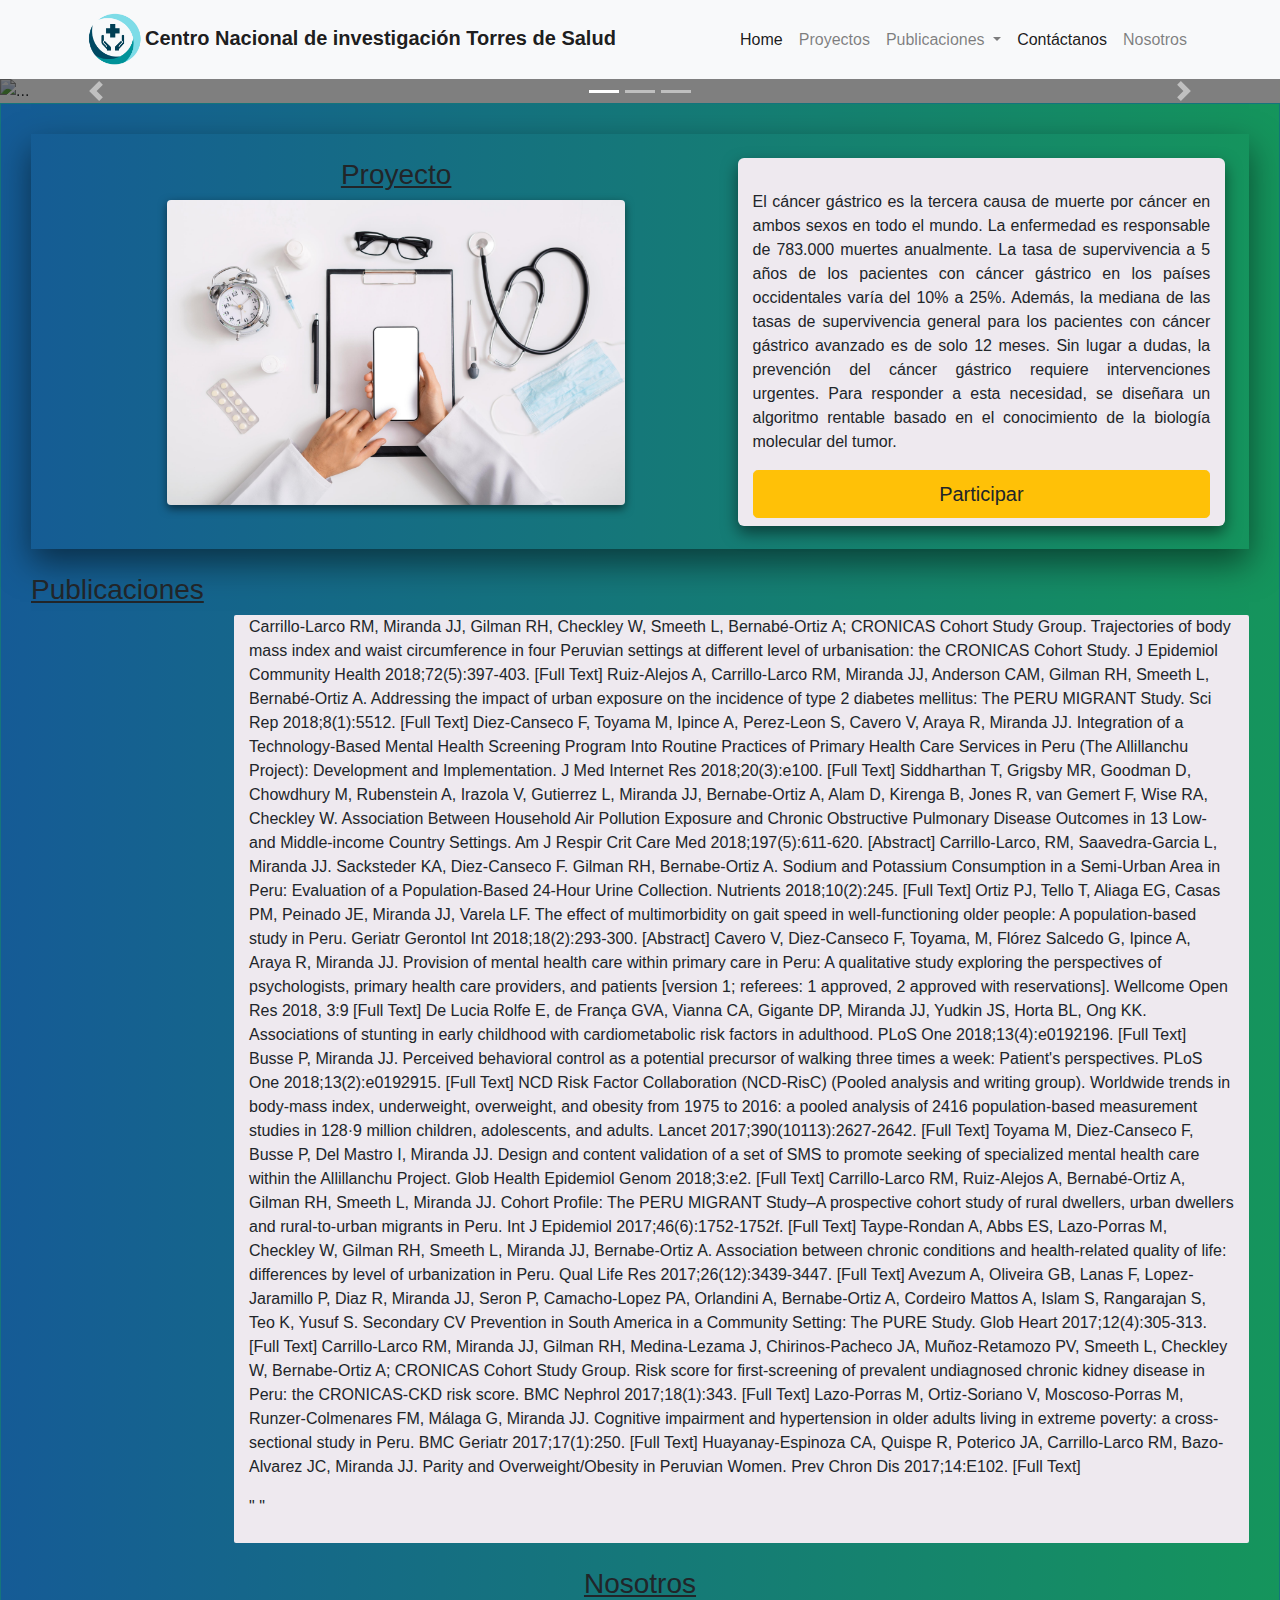
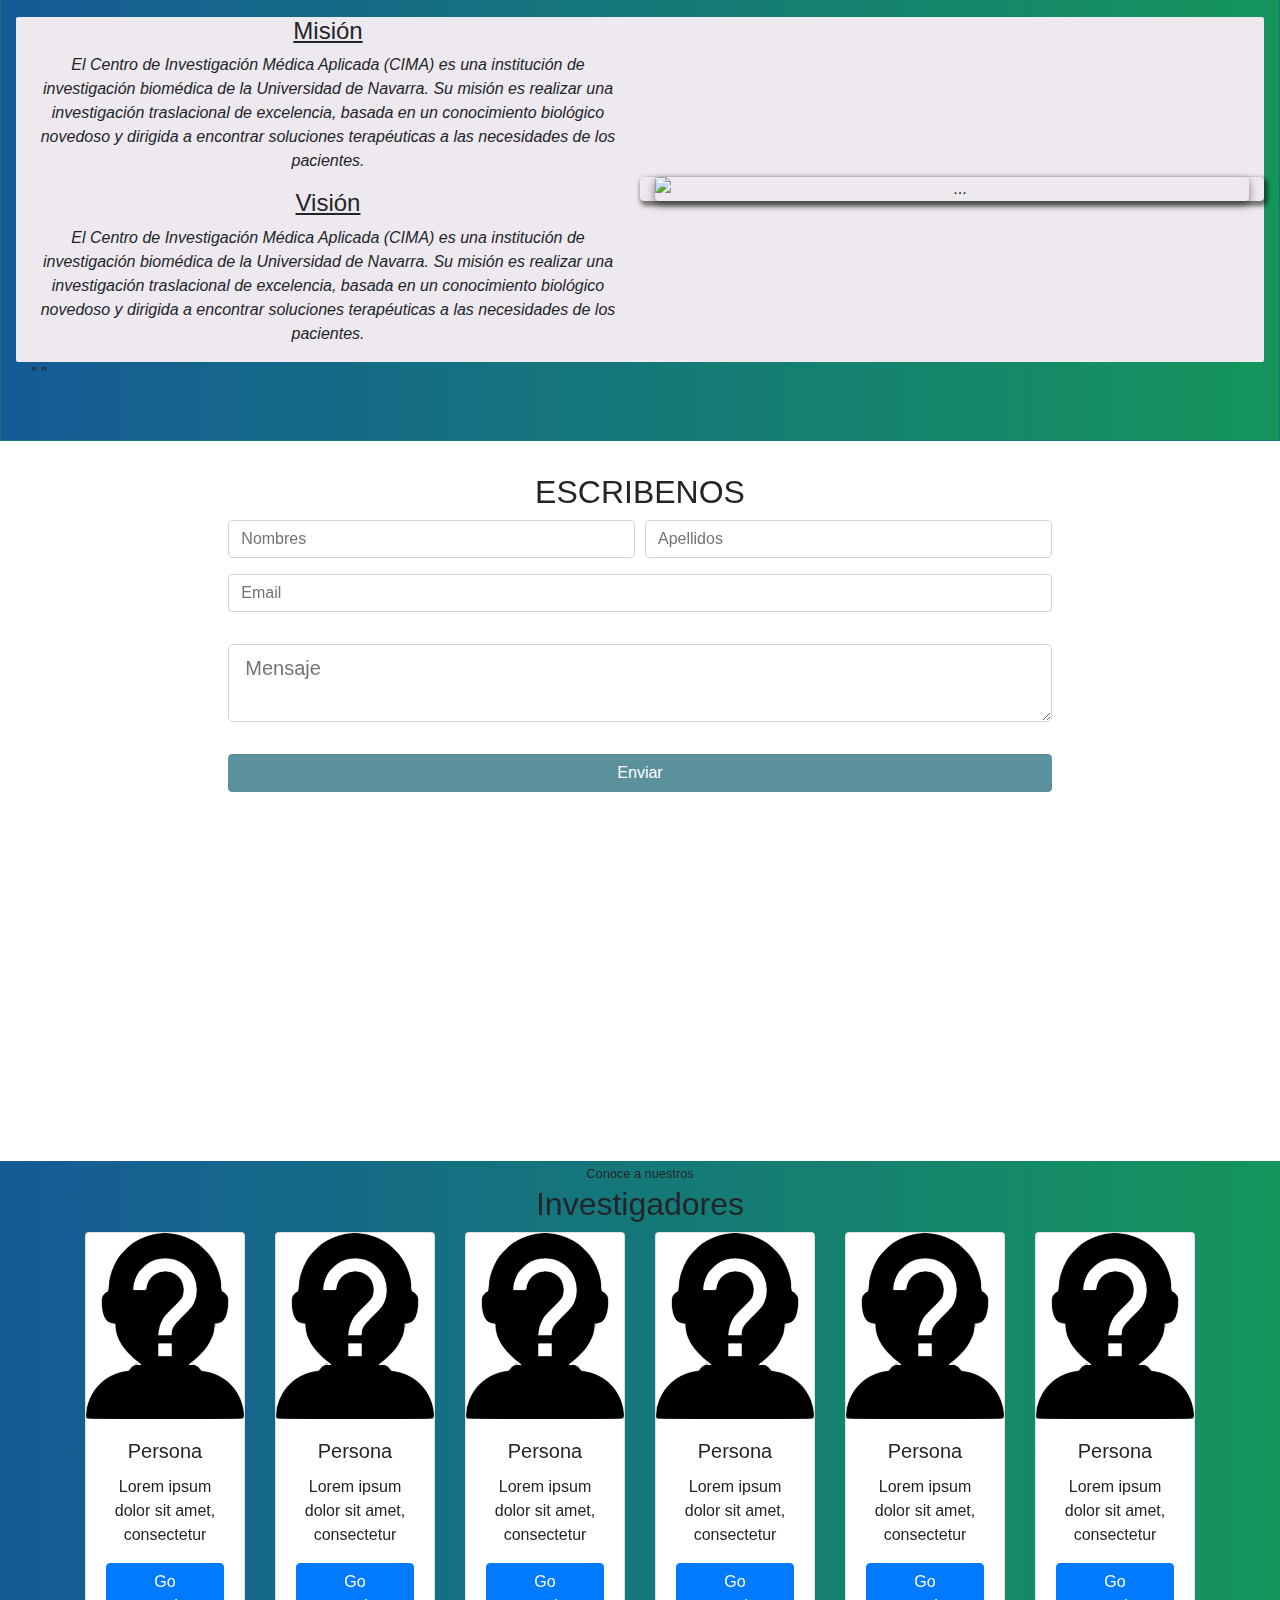
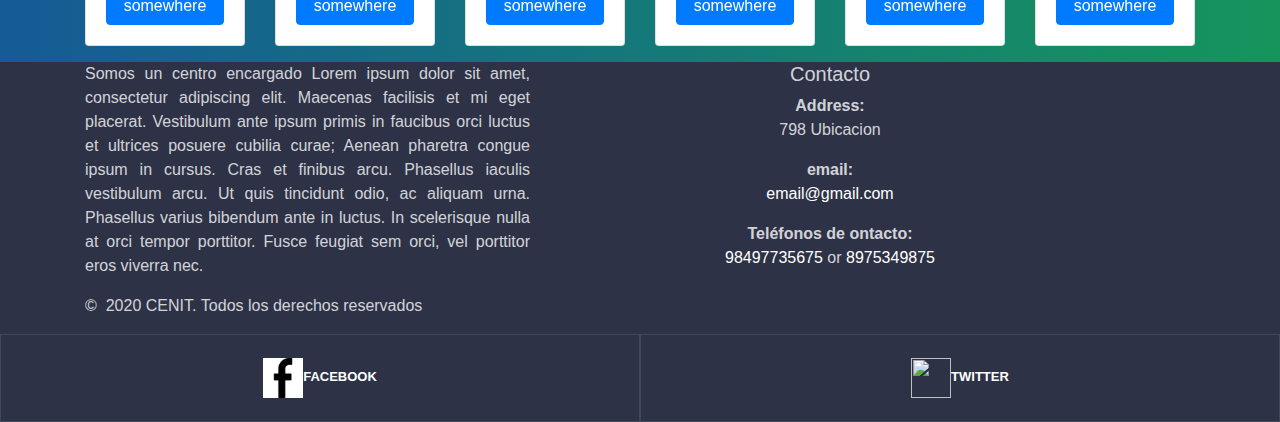
==== commit 218e6105: "Add files via upload" ====
--- a/index.html
+++ b/index.html
@@ -9,14 +9,14 @@
     <link rel="stylesheet" href="https://stackpath.bootstrapcdn.com/bootstrap/4.5.2/css/bootstrap.min.css" integrity="sha384-JcKb8q3iqJ61gNV9KGb8thSsNjpSL0n8PARn9HuZOnIxN0hoP+VmmDGMN5t9UJ0Z" crossorigin="anonymous">
     <link rel="stylesheet" href="index.css">
     <link rel="stylesheet" href="enviar.php">
-    <title>Hello, world!</title>
+    <title>CENIT.com</title>
 
   </head>
   <body>
     <!--encabezado-->
     <nav id="header" class="navbar navbar-expand-lg navbar-light bg-light sticky-top">
       <div class="container">
-        <a class="navbar-brand" href="#"><img src="logoejemplo/descarga.png" alt="logo">Cenit</a>
+        <a class="navbar-brand" href="#"><img src="logoejemplo/descarga.png" alt="logo"><strong>Centro Nacional de investigación Torres de Salud</strong></a>
         <button class="navbar-toggler" type="button" data-toggle="collapse" data-target="#navbarSupportedContent" aria-controls="navbarSupportedContent" aria-expanded="false" aria-label="Toggle navigation">
           <span class="navbar-toggler-icon"></span>
         </button>
@@ -24,10 +24,10 @@
         <div class="collapse navbar-collapse" id="navbarSupportedContent">
           <ul class="navbar-nav ml-auto">
             <li class="nav-item active">
-              <a class="nav-link" href="#Main">Home <span class="sr-only">(current)</span></a>
+              <a class="nav-link" href="#main">Home <span class="sr-only">(current)</span></a>
             </li>
             <li class="nav-item">
-              <a class="nav-link" href="#noticia">Proyectos</a>
+              <a class="nav-link" href="#noticias">Proyectos</a>
             </li>
             <li class="nav-item dropdown">
               <a class="nav-link dropdown-toggle" href="#" id="navbarDropdown" role="button" data-toggle="dropdown" aria-haspopup="true" aria-expanded="false">
@@ -41,10 +41,10 @@
               </div>
             </li>
             <li class="nav-item active">
-              <a class="nav-link" href="#contactanos">Contáctanos <span class="sr-only">(current)</span></a>
+              <a class="nav-link" href="#contactanosa">Contáctanos <span class="sr-only">(current)</span></a>
             </li>
             <li class="nav-item">
-              <a class="nav-link" href="#Nosotros">Nosotros</a>
+              <a class="nav-link" href="#Nosotrosa">Nosotros</a>
             </li>
           </ul>
         </div>
@@ -60,32 +60,35 @@
     </ol>
     <div class="carousel-inner">
       <div class="carousel-item active">
-        <img src="IMAGENES TELEMEDICINA/59.png" class="d-block w-100" alt="...">
-        <div class="carousel-caption d-none d-md-block">
-          <h5>First slide label</h5>
-          <p>Nulla vitae elit libero, a pharetra augue mollis interdum.</p>
+
+        <img src= "IMAGENES TELEMEDICINA/89.png"  class="d-block w-100" alt="...">
+
+
+        <div class="carousel-caption d-none d-md-block" id="logocarusel">
+          <div class="container" >
+            <img src="logoejemplo/descarga.png" alt="logo" >
+          </div>
+          <h2 ><strong>CENIT</strong></h2>
+          <h3 ><strong>Centro Nacional de investigación Torres de Salud</strong></h3>
         </div>
       </div>
       <div class="carousel-item">
         <img src="IMAGENES TELEMEDICINA/53.png" class="d-block w-100" alt="...">
         <div class="carousel-caption d-none d-md-block">
-          <h5>Second slide label</h5>
+          <h5>Novedad1</h5>
           <p>Lorem ipsum dolor sit amet, consectetur adipiscing elit.</p>
         </div>
       </div>
       <div class="carousel-item">
-        <img src="IMAGENES TELEMEDICINA/89.png" class="d-block w-100" alt="...">
-        <div class="carousel-caption d-none d-md-block">
-          <h5>Third slide label</h5>
-          <p id="noticia">Praesent commodo cursus magna, vel scelerisque nisl consectetur.</p>
-        </div>
-      </div>
-      <div class="overlay">
+        <img src="IMAGENES TELEMEDICINA/59.png" class="d-block w-100" alt="...">
+        <div class="carousel-caption d-none d-md-block" >
+          <h5>Novedad2</h5>
+          <p id="noticias">Praesent commodo cursus magna, vel scelerisque nisl consectetur.</p>
+        </div>
+      </div>
+      <div class="overlay" >
       <div class="container">
           <div class="row align-items-center">
-            <div class="col-md-6">
-              <h1>Novedades</h1>
-            </div>
           </div>
 
         </div>
@@ -141,6 +144,9 @@
 Carrillo-Larco RM, Miranda JJ, Gilman RH, Medina-Lezama J, Chirinos-Pacheco JA, Muñoz-Retamozo PV, Smeeth L, Checkley W, Bernabe-Ortiz A; CRONICAS Cohort Study Group. Risk score for first-screening of prevalent undiagnosed chronic kidney disease in Peru: the CRONICAS-CKD risk score. BMC Nephrol 2017;18(1):343. [Full Text]
 Lazo-Porras M, Ortiz-Soriano V, Moscoso-Porras M, Runzer-Colmenares FM, Málaga G, Miranda JJ. Cognitive impairment and hypertension in older adults living in extreme poverty: a cross-sectional study in Peru. BMC Geriatr 2017;17(1):250. [Full Text]
 Huayanay-Espinoza CA, Quispe R, Poterico JA, Carrillo-Larco RM, Bazo-Alvarez JC, Miranda JJ. Parity and Overweight/Obesity in Peruvian Women. Prev Chron Dis 2017;14:E102. [Full Text]</p>
+  <div id="Nosotrosa" class="mb-4" >
+      <p>"  "</p>
+  </div>
       </div>
     </div>
   </div>
@@ -164,6 +170,9 @@
     <img src="100 CARDIO MED INVEST/43.png" class="d-block w-100" alt="...">
   </div>
 </div>
+<div id="contactanosa" class="mb-4" >
+    <p>"  "</p>
+</div>
 </section>
 
 
@@ -280,21 +289,41 @@
 </section>
 <!--miembros-->
   <!--footer-->
-<footer id="footer" class="pb-3 pt-3">
-<div class="container">
-  <div class="row text-center">
-    <div class="col-12 col-lg">
-    <a href="#">Preguntas frecuentes</a>
-  </div>
-  <div class="col-12 col-lg">
-    <a href="#">Preguntas frecuentes</a>
-  </div>
-  <div class="col-12 col-lg">
-    <a href="#">Preguntas frecuentes</a>
-  </div>
-</div>
-</div>
-</footer>
+  <footer class="section footer-classic context-dark bg-image" style="background: #2d3246;">
+          <div class="container">
+            <div class="row row-30">
+              <div class="col-md-6 col-xl-5">
+                <div class="pr-xl-6" id="textofooter"><a class="brand" href="index.html"></a>
+                  <p>Somos un centro encargado Lorem ipsum dolor sit amet, consectetur adipiscing elit. Maecenas facilisis et mi eget placerat. Vestibulum ante ipsum primis in faucibus orci luctus et ultrices posuere cubilia curae; Aenean pharetra congue ipsum in cursus. Cras et finibus arcu. Phasellus iaculis vestibulum arcu. Ut quis tincidunt odio, ac aliquam urna. Phasellus varius bibendum ante in luctus. In scelerisque nulla at orci tempor porttitor. Fusce feugiat sem orci, vel porttitor eros viverra nec.
+
+ </p>
+                  <!-- Rights-->
+                  <p class="rights"><span>©  </span><span class="copyright-year">2020</span><span> </span><span>CENIT</span><span>. </span><span>Todos los derechos reservados</span></p>
+                </div>
+              </div>
+              <div class="col-md-6" id="footercontact">
+                <h5>Contacto</h5>
+                <dl class="contact-list">
+                  <dt>Address:</dt>
+                  <dd>798 Ubicacion</dd>
+                </dl>
+                <dl class="contact-list">
+                  <dt>email:</dt>
+                  <dd><a href="mailto:#">email@gmail.com</a></dd>
+                </dl>
+                <dl class="contact-list">
+                  <dt>Teléfonos de ontacto:</dt>
+                  <dd><a href="tel:#">98497735675</a> <span>or</span> <a href="tel:#">8975349875</a>
+                  </dd>
+                </dl>
+              </div>
+            </div>
+          </div>
+          <div class="row no-gutters social-container">
+            <div class="col"><a class="social-inner" href="#"><span class="icon mdi mdi-facebook"></span><span><img src="facebookicono.png" width="40" height="40" alt="">Facebook</span></a></div>
+            <div class="col"><a class="social-inner" href="#"><span class="icon mdi mdi-twitter"></span><span><img src="twiter.png" width="40" height="40" alt="">twitter</span></a></div>
+          </div>
+        </footer>
   <!--footer-->
 
     <!-- Optional JavaScript -->
--- a/index.css
+++ b/index.css
@@ -6,7 +6,7 @@
 #main img{
   max-height: 90vh;
   object-fit: cover;
-  filter: contrast(90%);
+  filter: contrast(85%);
 }
 #carouselExampleCaptions{
   position: relative;
@@ -19,6 +19,15 @@
   right: 0;
   background-color: rgba(0, 0, 0, 0.5);
   color: white;
+}
+#logocarusel{
+  position: absolute;
+  z-index: 3;
+
+}
+#logocarusel img{
+  max-height: 50vh;
+  filter: contrast(120%);
 }
 #miembros{background: linear-gradient(to right, rgb(21,91,150) , rgb(21,149,92));}
 /*Proyectos*/
@@ -77,7 +86,46 @@
   background-attachment: fixed;
   filter: grayscale(60%);
 }
-#footer{
-  border: double;
-  background: linear-gradient(to right, rgb(21,91,150) , rgb(21,149,92));}
-#footer a {color:white;}
+.context-dark, .bg-gray-dark, .bg-primary {
+    color: rgba(255, 255, 255, 0.8);
+}
+
+.footer-classic a, .footer-classic a:focus, .footer-classic a:active {
+    color: #ffffff;
+}
+.nav-list li {
+    padding-top: 5px;
+    padding-bottom: 5px;
+}
+
+.nav-list li a:hover:before {
+    margin-left: 0;
+    opacity: 1;
+    visibility: visible;
+}
+
+ul, ol {
+    list-style: none;
+    padding: 0;
+    margin: 0;
+}
+
+.social-inner {
+    display: flex;
+    flex-direction: column;
+    align-items: center;
+    width: 100%;
+    padding: 23px;
+    font: 900 13px/1 "Lato", -apple-system, BlinkMacSystemFont, "Segoe UI", Roboto, "Helvetica Neue", Arial, sans-serif;
+    text-transform: uppercase;
+    color: rgba(255, 255, 255, 0.5);
+}
+.social-container .col {
+    border: 1px solid rgba(255, 255, 255, 0.1);
+}
+#textofooter{
+  text-align: justify;
+}
+#footercontact{
+  text-align: center;
+}
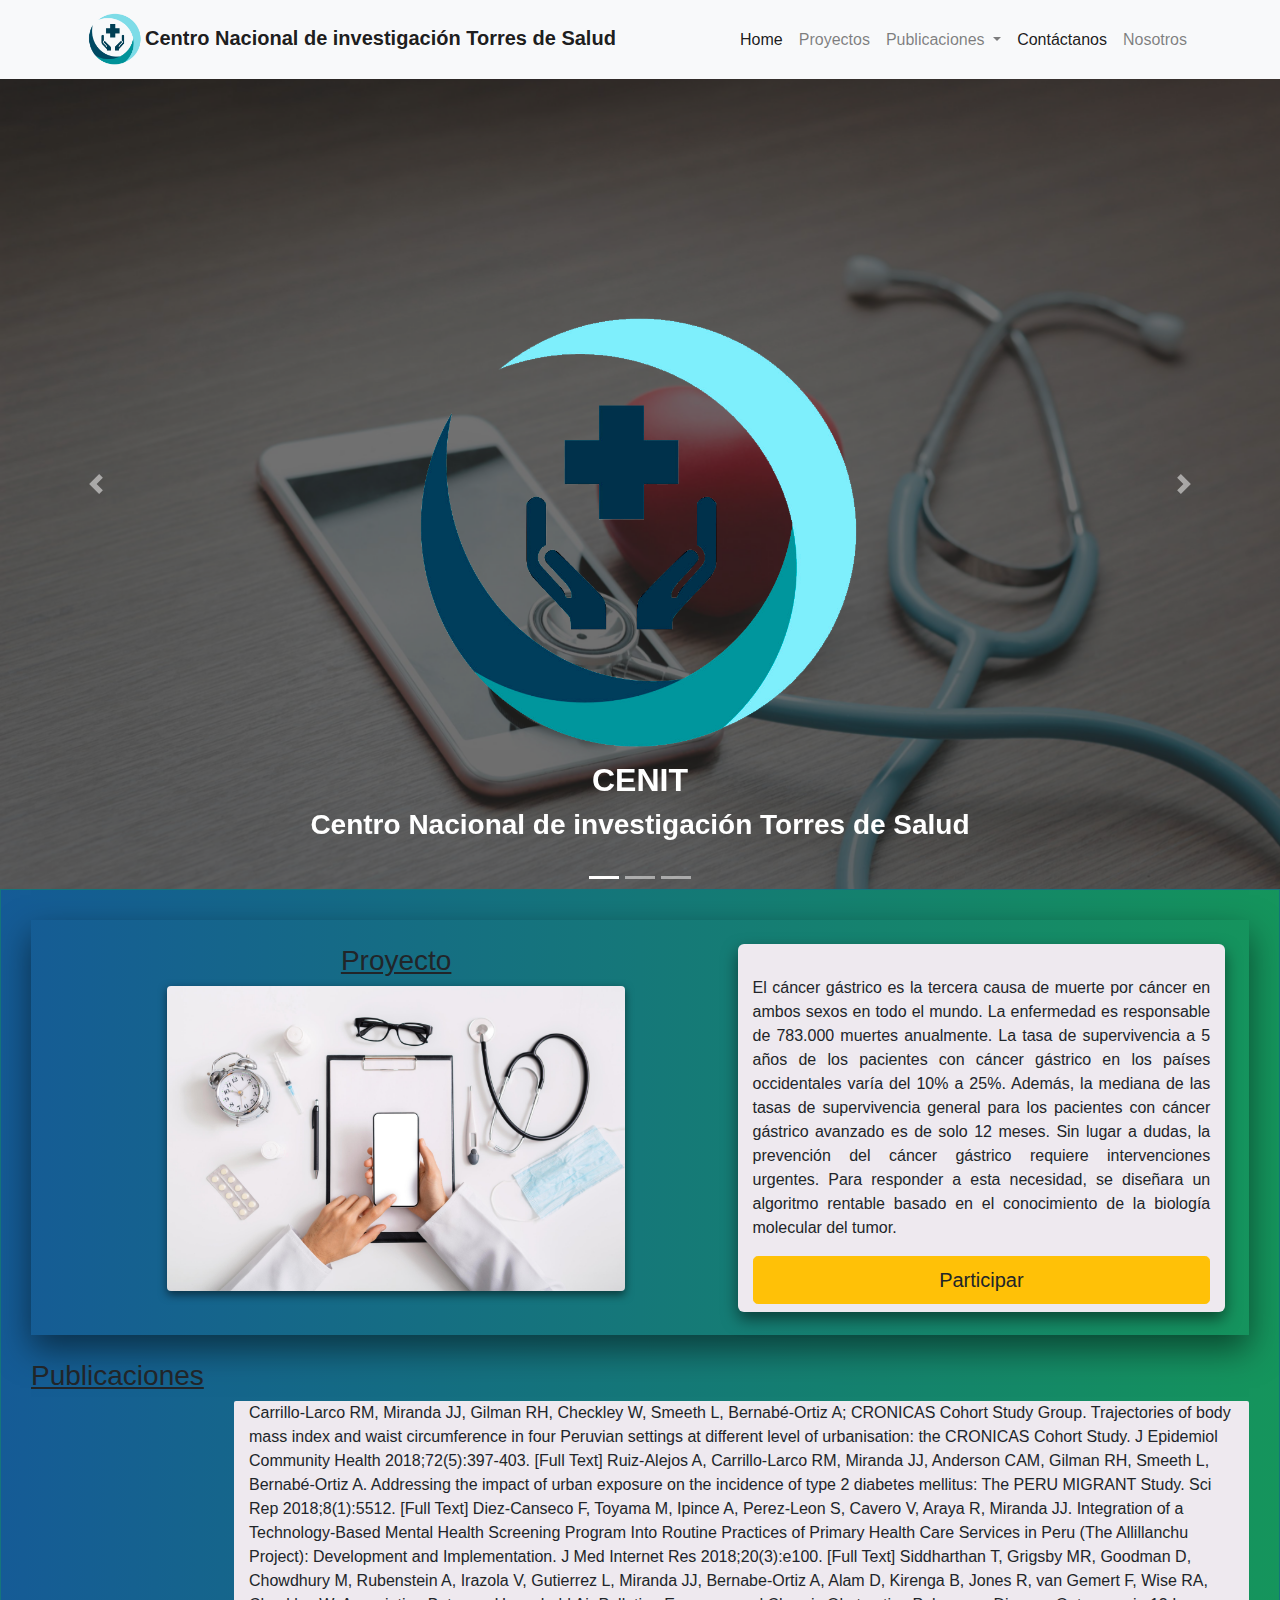
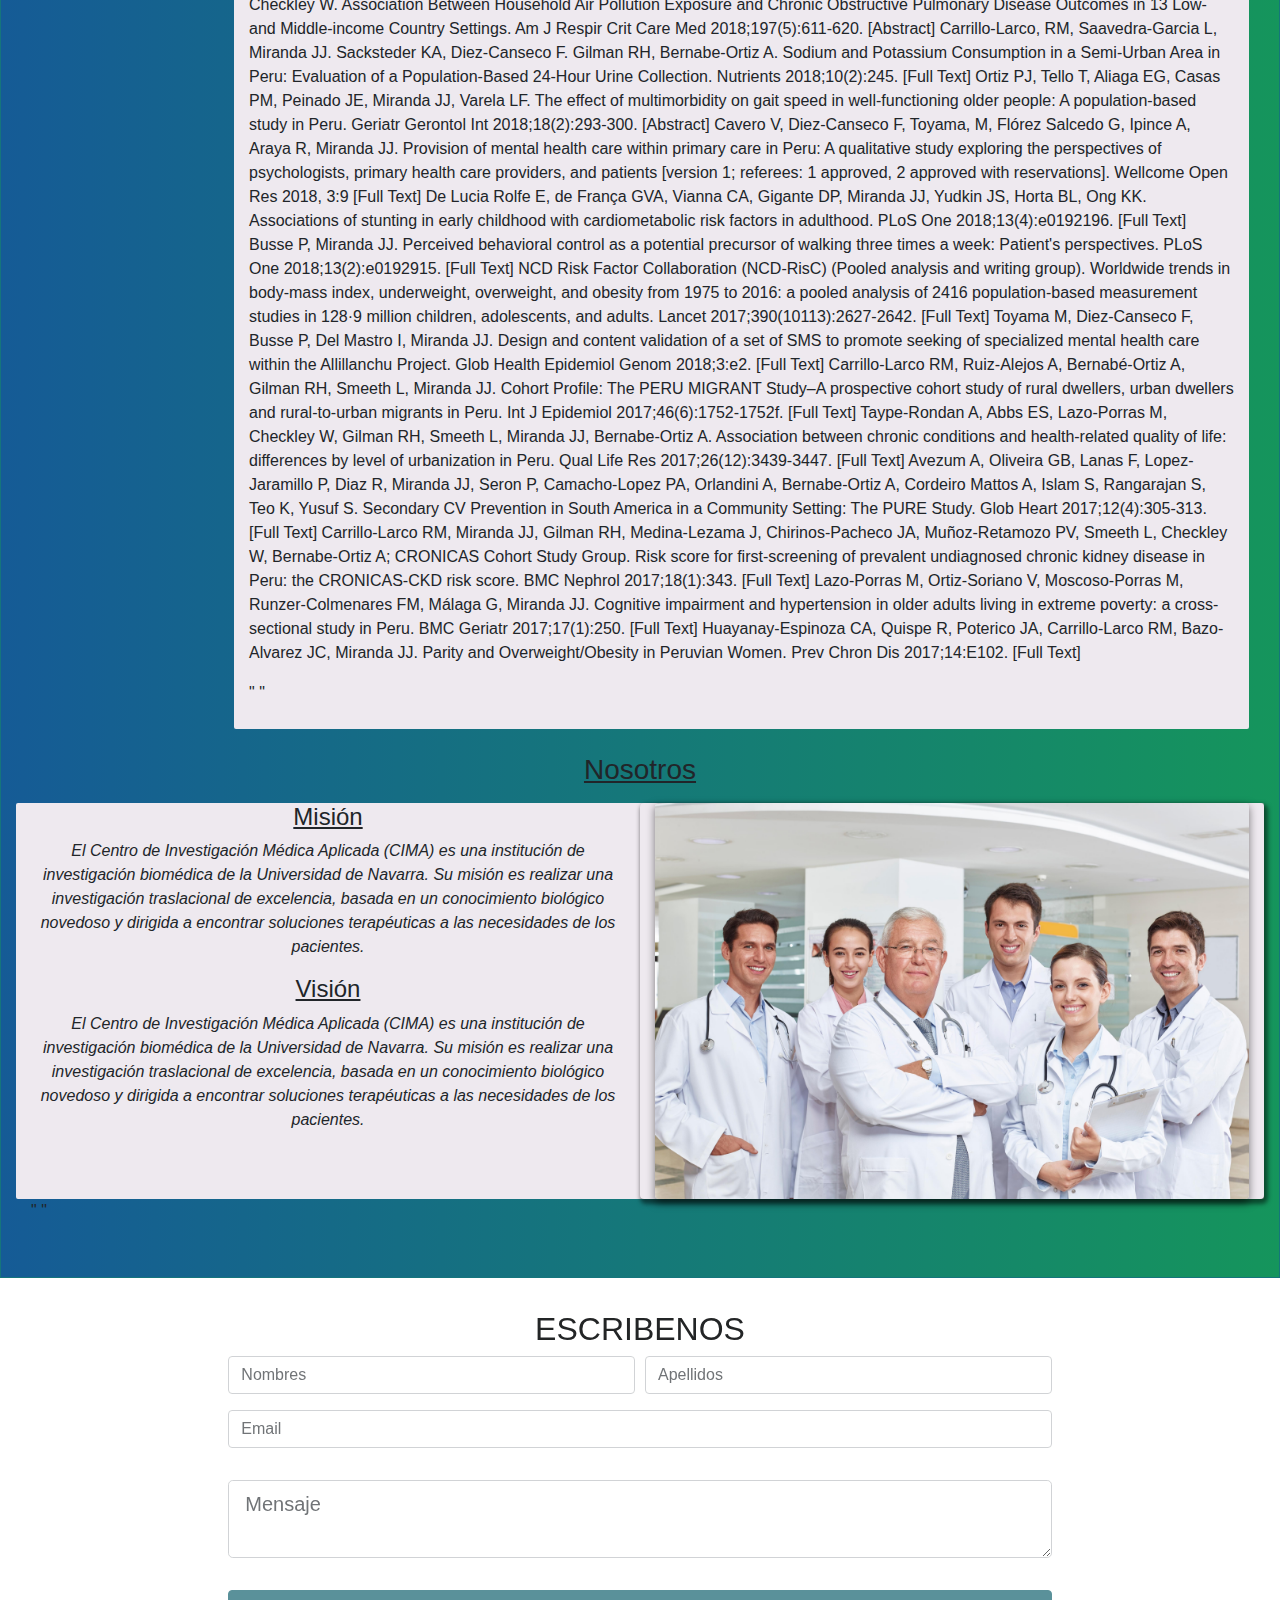
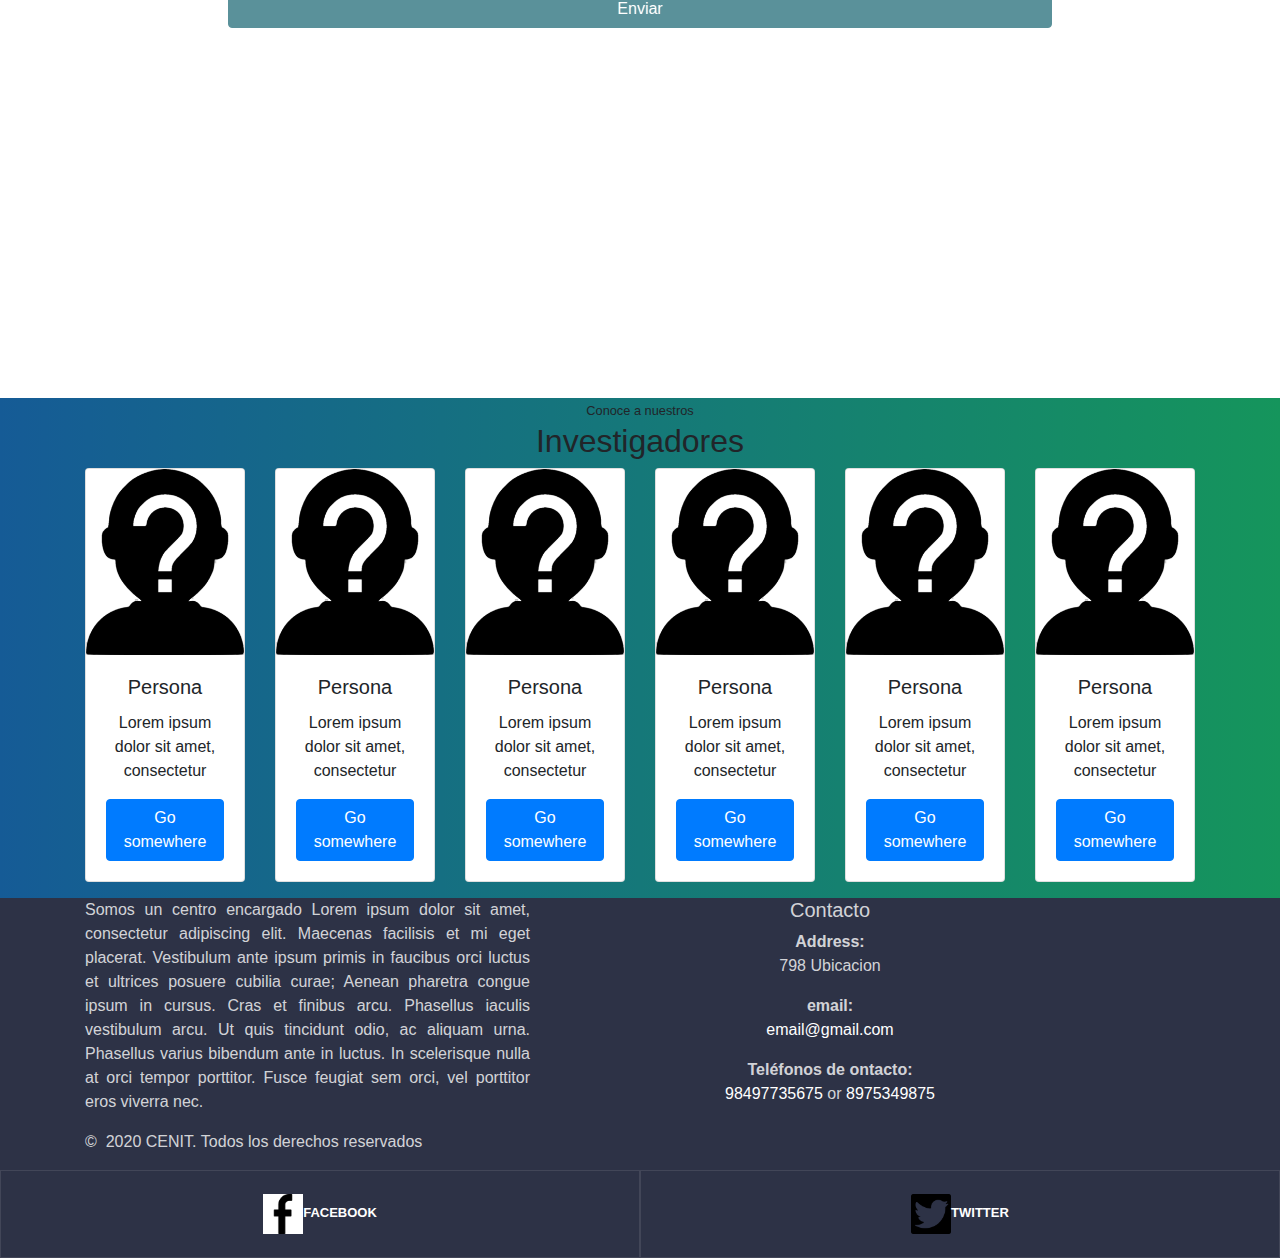
==== commit 2970b247: "Update index.html" ====
--- a/index.html
+++ b/index.html
@@ -61,7 +61,7 @@
     <div class="carousel-inner">
       <div class="carousel-item active">
 
-        <img src= "IMAGENES TELEMEDICINA/89.png"  class="d-block w-100" alt="...">
+        <img src= "IMAGENES TELEMEDICINA/59.png"  class="d-block w-100" alt="...">
 
 
         <div class="carousel-caption d-none d-md-block" id="logocarusel">
@@ -80,7 +80,7 @@
         </div>
       </div>
       <div class="carousel-item">
-        <img src="IMAGENES TELEMEDICINA/59.png" class="d-block w-100" alt="...">
+        <img src="IMAGENES TELEMEDICINA/89.png" class="d-block w-100" alt="...">
         <div class="carousel-caption d-none d-md-block" >
           <h5>Novedad2</h5>
           <p id="noticias">Praesent commodo cursus magna, vel scelerisque nisl consectetur.</p>
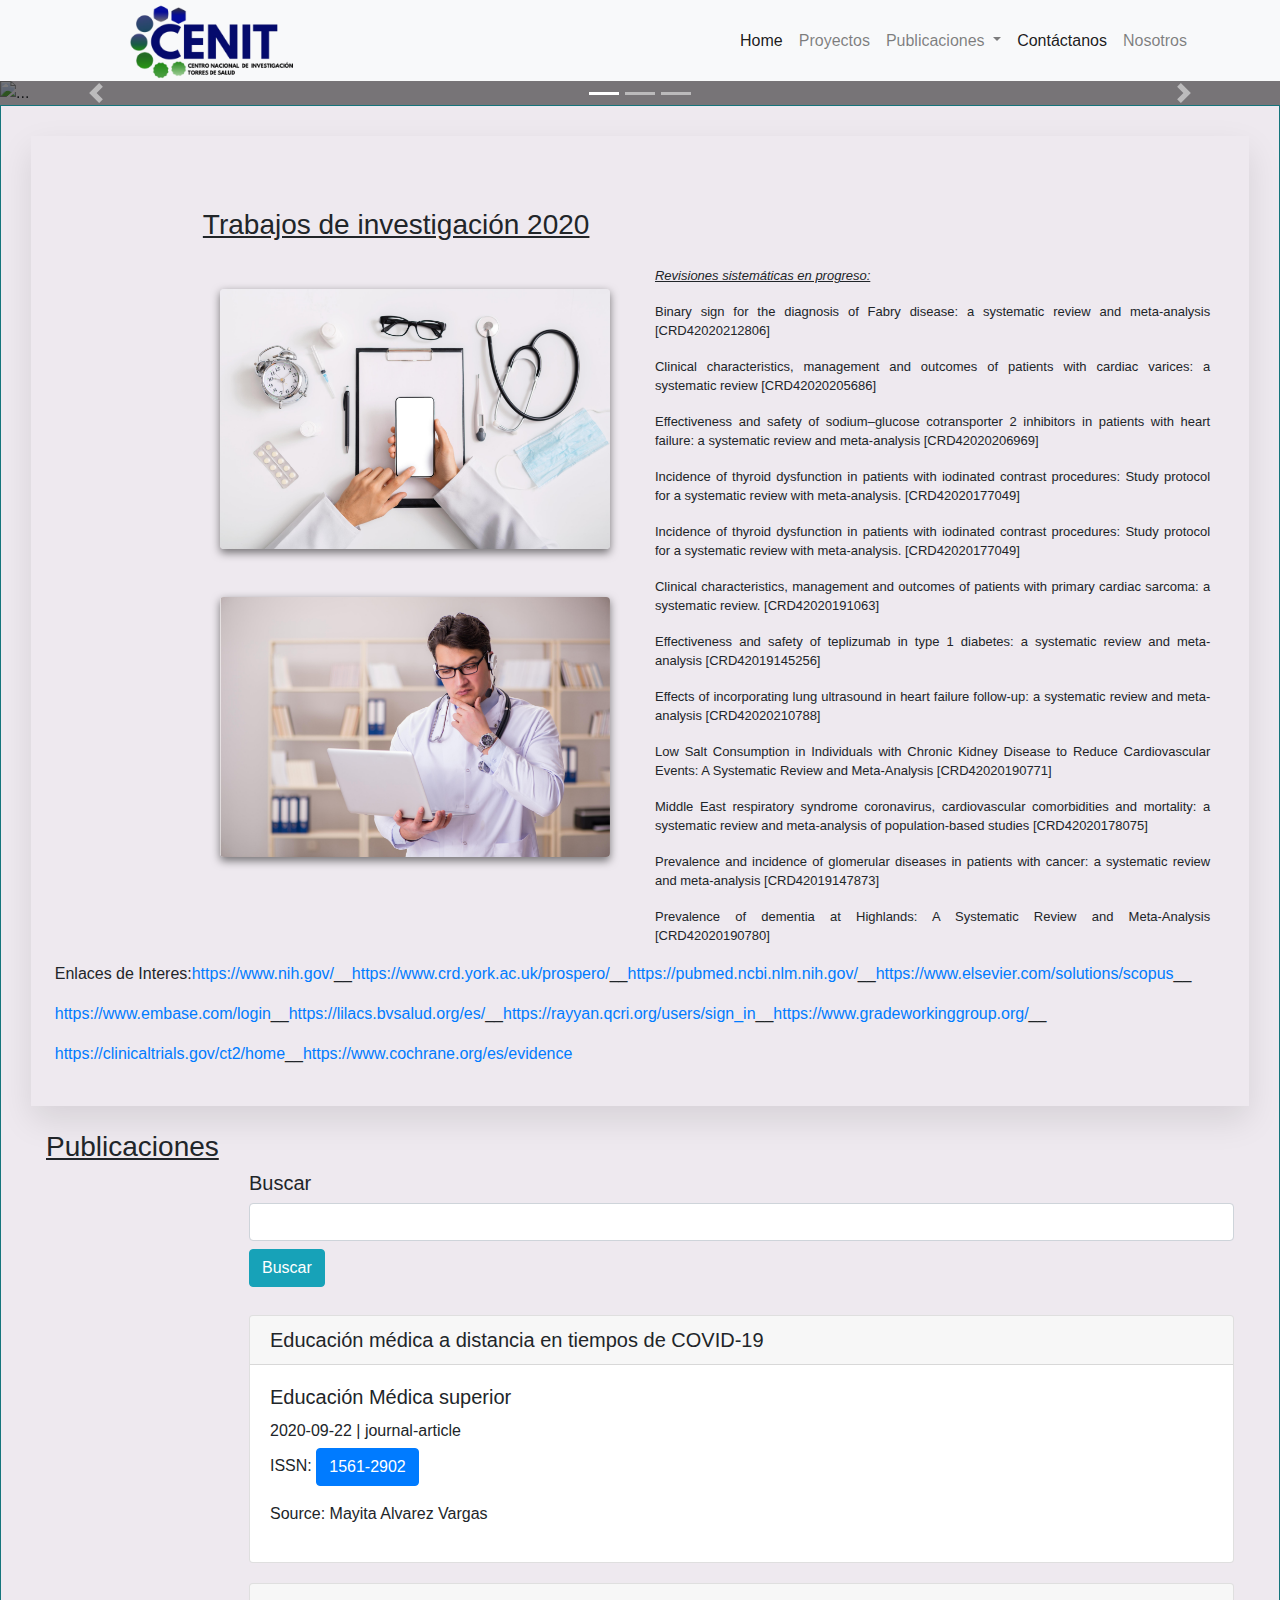
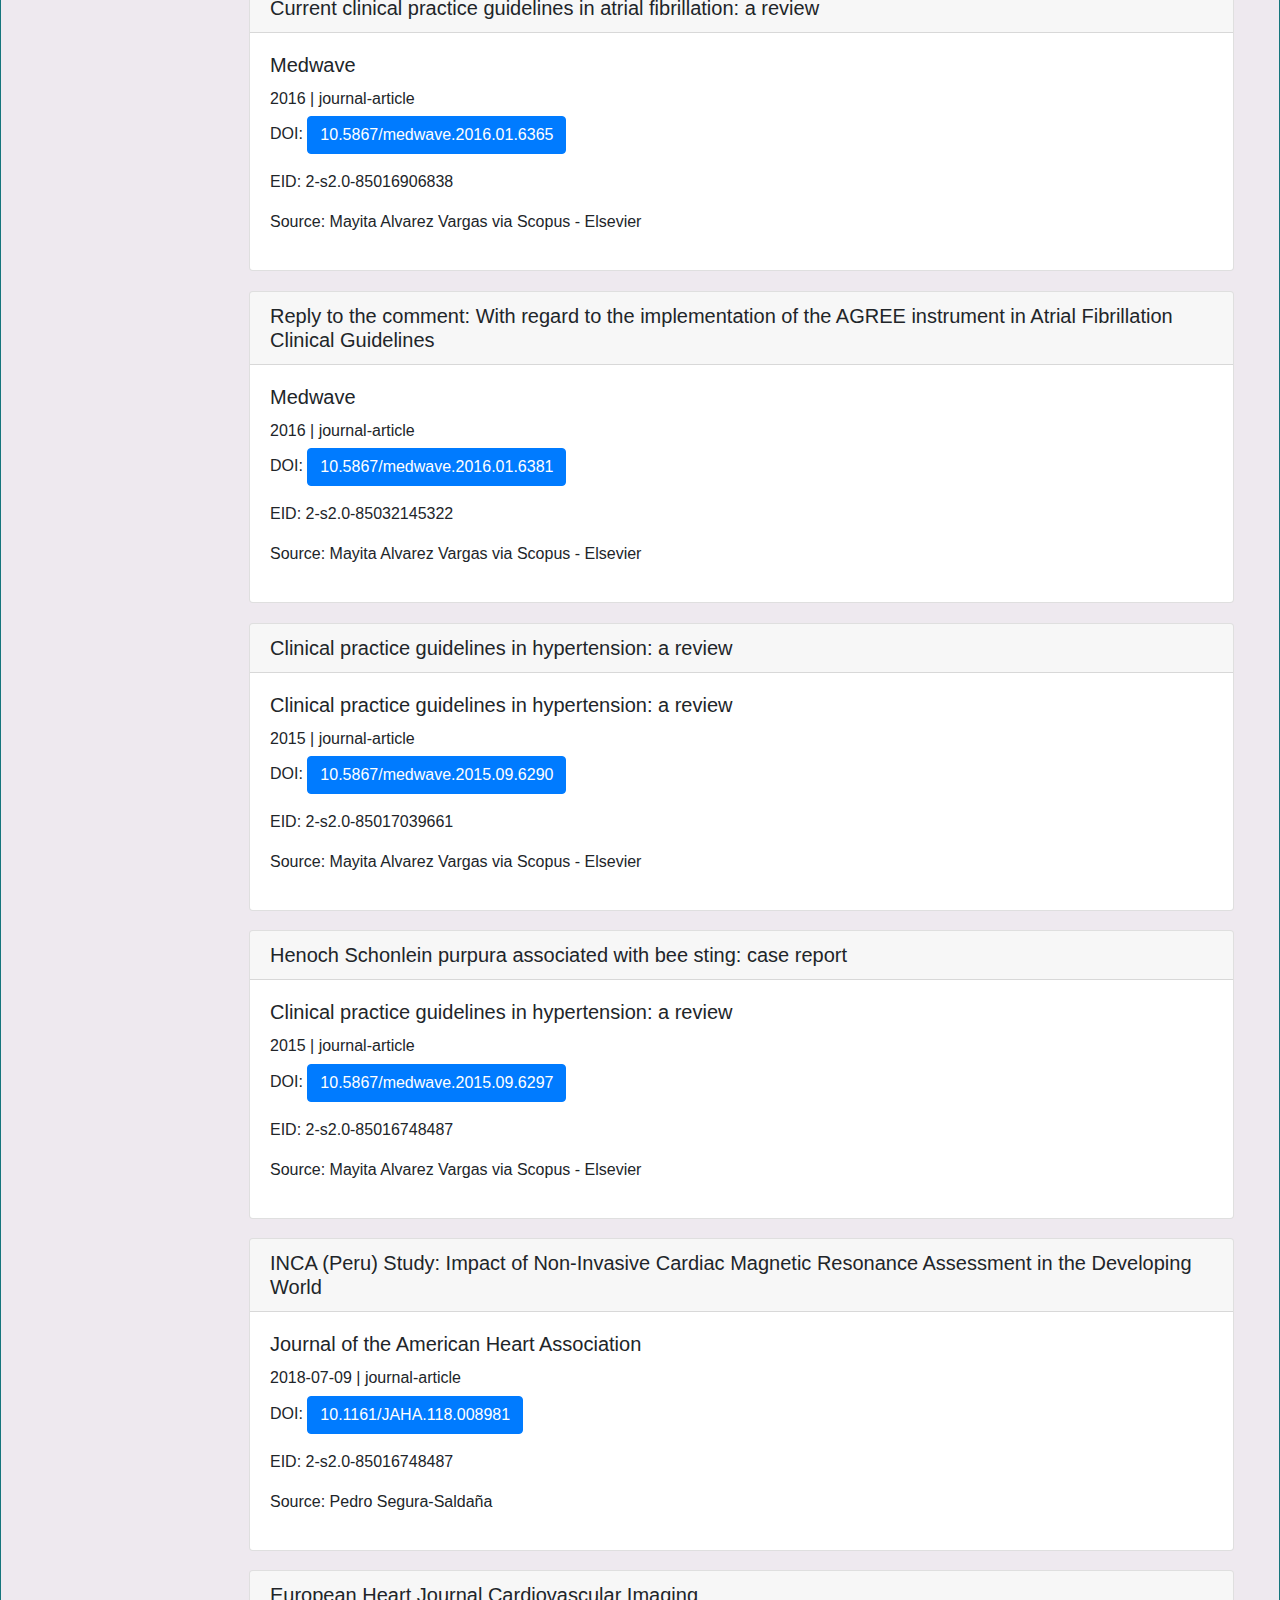
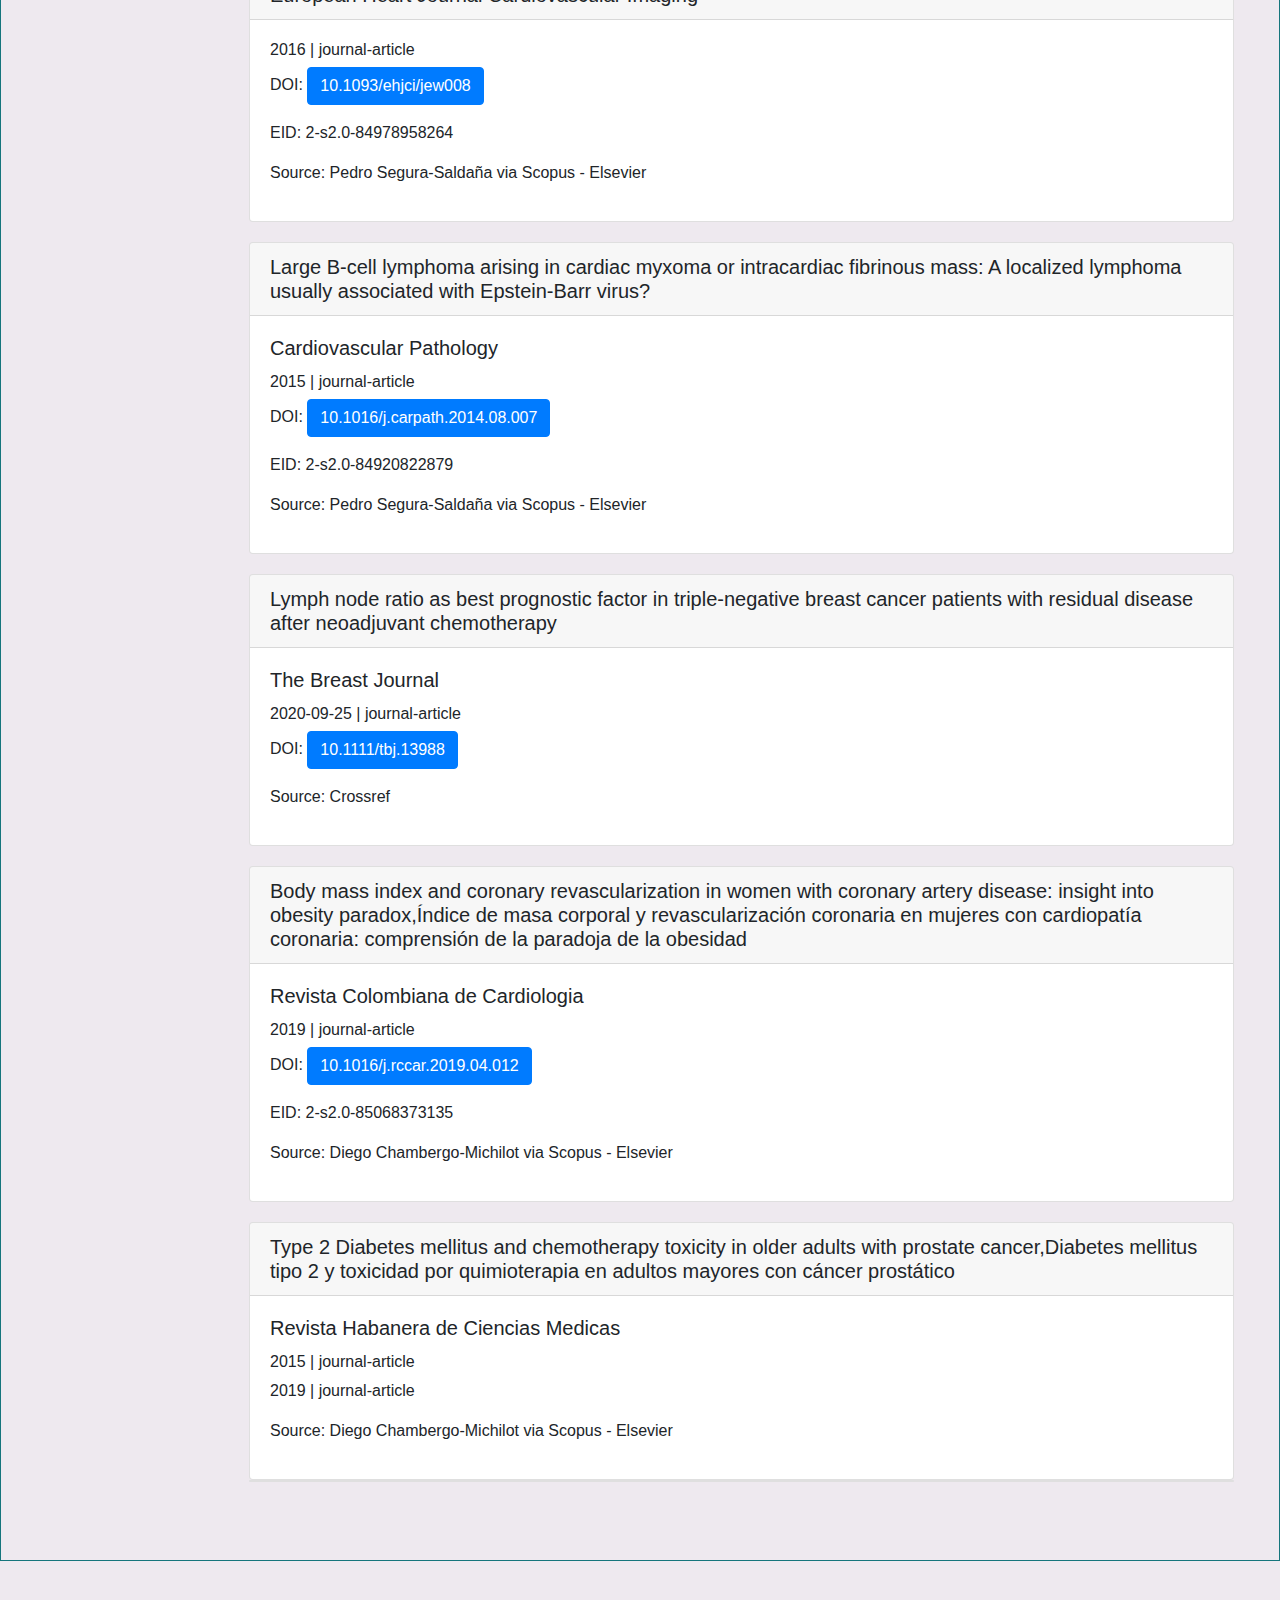
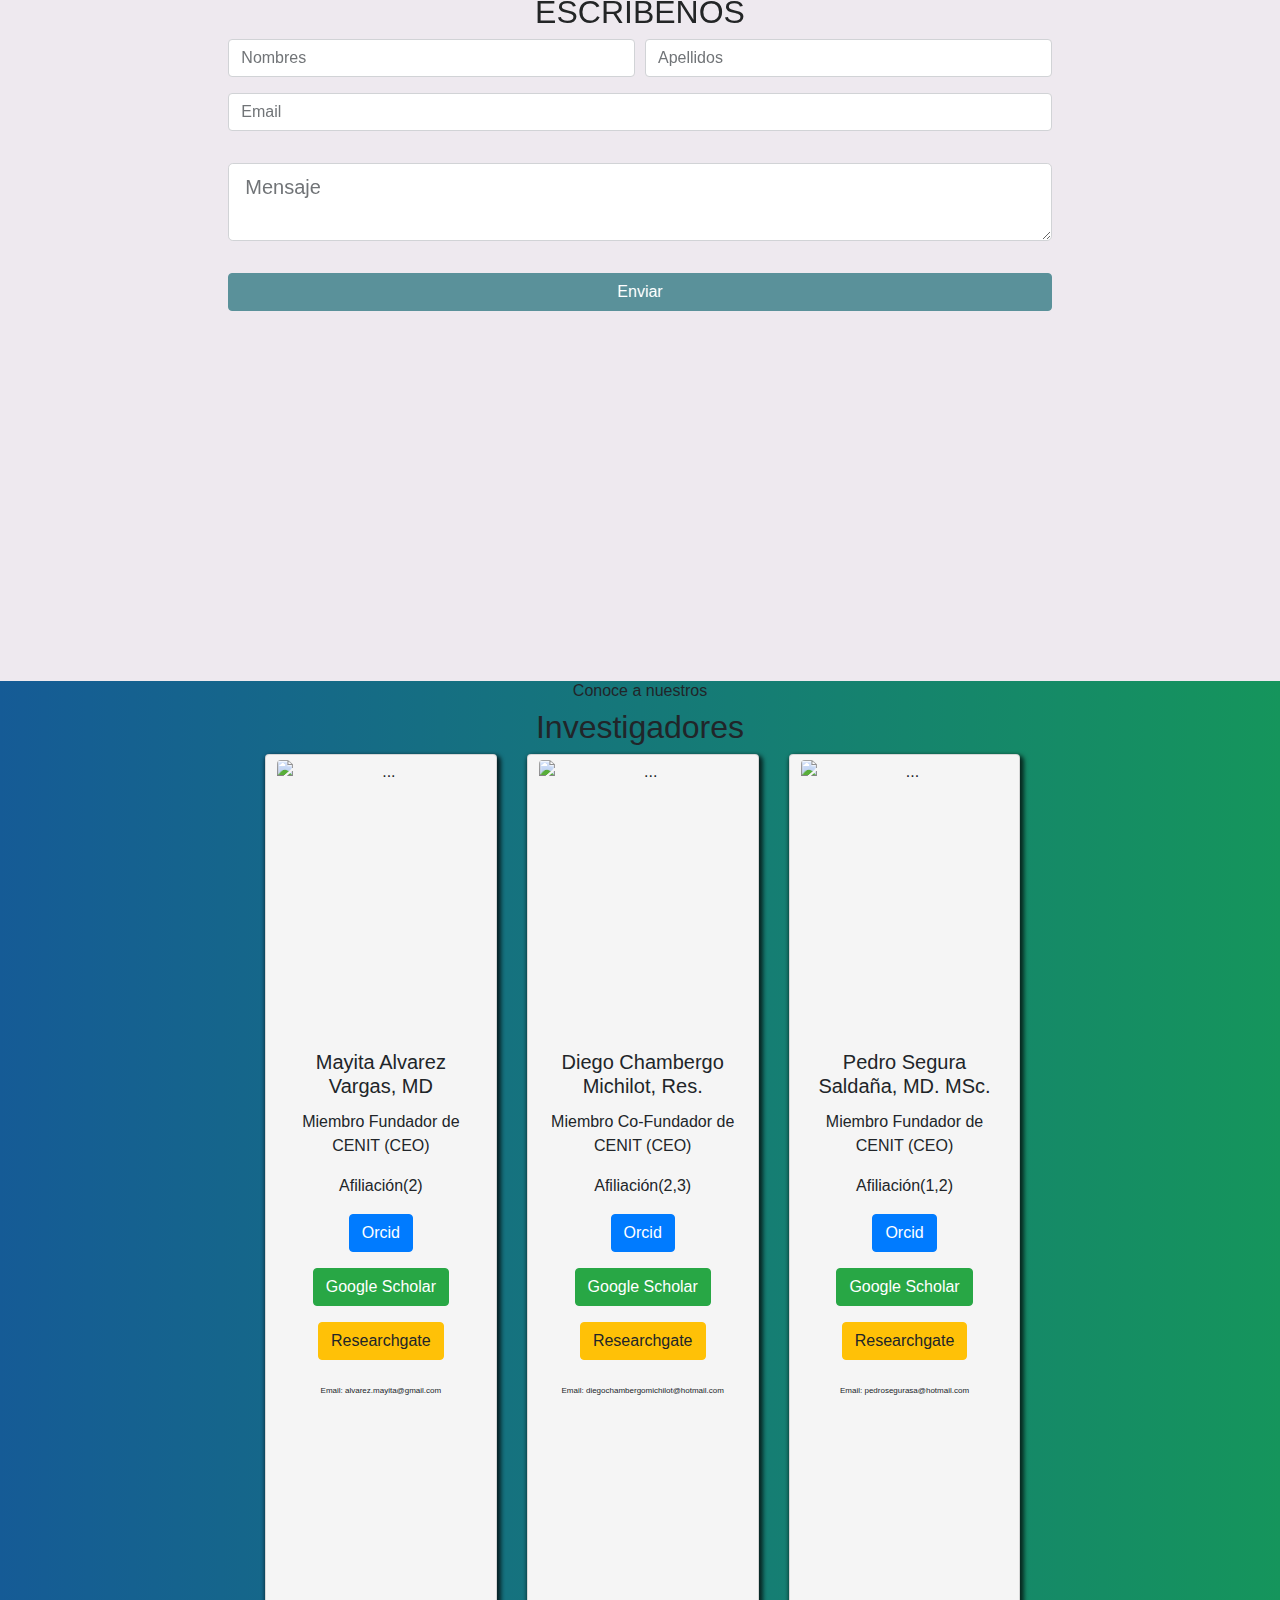
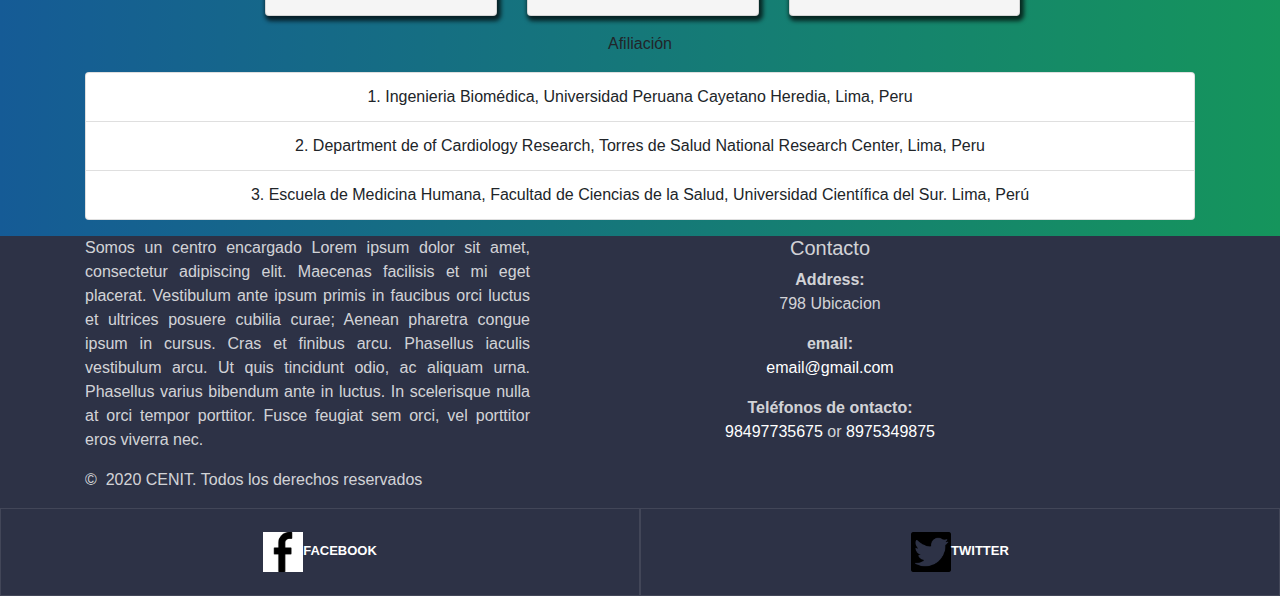
==== commit a0f9ee43: "Add files via upload" ====
--- a/index.html
+++ b/index.html
@@ -16,7 +16,7 @@
     <!--encabezado-->
     <nav id="header" class="navbar navbar-expand-lg navbar-light bg-light sticky-top">
       <div class="container">
-        <a class="navbar-brand" href="#"><img src="logoejemplo/descarga.png" alt="logo"><strong>Centro Nacional de investigación Torres de Salud</strong></a>
+        <a class="navbar-brand" href="#"><img src="logoejemplo/logocenit.png" alt="logo"></a>
         <button class="navbar-toggler" type="button" data-toggle="collapse" data-target="#navbarSupportedContent" aria-controls="navbarSupportedContent" aria-expanded="false" aria-label="Toggle navigation">
           <span class="navbar-toggler-icon"></span>
         </button>
@@ -44,7 +44,7 @@
               <a class="nav-link" href="#contactanosa">Contáctanos <span class="sr-only">(current)</span></a>
             </li>
             <li class="nav-item">
-              <a class="nav-link" href="#Nosotrosa">Nosotros</a>
+              <a class="nav-link" href="nosotros.html">Nosotros</a>
             </li>
           </ul>
         </div>
@@ -61,29 +61,59 @@
     <div class="carousel-inner">
       <div class="carousel-item active">
 
-        <img src= "IMAGENES TELEMEDICINA/59.png"  class="d-block w-100" alt="...">
+        <img src= "fondos/fondogris.jpg"  class="d-block w-100" alt="...">
 
 
         <div class="carousel-caption d-none d-md-block" id="logocarusel">
           <div class="container" >
-            <img src="logoejemplo/descarga.png" alt="logo" >
-          </div>
-          <h2 ><strong>CENIT</strong></h2>
-          <h3 ><strong>Centro Nacional de investigación Torres de Salud</strong></h3>
+            <img src="logoejemplo/logocenit.png" alt="logo" >
+          </div>
+          <h5><strong>Torres de Salud National Research Center</strong></h5>
+          <p><strong>160 Emilio Fernandez Street Apartment 1204, Cercado de Lima, Lima, Peru. Postal Code 15046</strong></p>
         </div>
       </div>
-      <div class="carousel-item">
-        <img src="IMAGENES TELEMEDICINA/53.png" class="d-block w-100" alt="...">
+      <div class="carousel-item ">
+        <img src="fondos/fondogris.jpg" class="d-block w-100" alt="...">
         <div class="carousel-caption d-none d-md-block">
-          <h5>Novedad1</h5>
-          <p>Lorem ipsum dolor sit amet, consectetur adipiscing elit.</p>
+          <img src="novedad/investigación.svg" class="d-block w-100" alt="...">
         </div>
       </div>
-      <div class="carousel-item">
-        <img src="IMAGENES TELEMEDICINA/89.png" class="d-block w-100" alt="...">
-        <div class="carousel-caption d-none d-md-block" >
-          <h5>Novedad2</h5>
-          <p id="noticias">Praesent commodo cursus magna, vel scelerisque nisl consectetur.</p>
+      <div class="carousel-item" >
+        <img src="fondos/fondogris.jpg" class="d-block w-100" alt="...">
+        <div class="carousel-caption d-none d-md-block"id="nov3" >
+          <div class="row">
+            <div class="col-6"><div class="card" style="width: 30rem;" id="novcard3">
+              <div class="card-body">
+                <h5 class="card-title">Card title</h5>
+                <h6 class="card-subtitle mb-2 text-muted">Participa de nuestros grupos de Mentoring en investigación #cenitresearchmentoring</h6>
+                <p class="card-text">Some quick example text to build on the card title and make up the bulk of the card's content.</p>
+                <a href="javascript:abrir()" class="card-link"><button type="button" class="btn btn-warning btn-lg" id="botoncardam">Participar</button></a>
+              </div>
+            </div></div>
+            <div class="col-6"><img src="IMAGENES TELEMEDICINA/93.png" class="d-block w-100" alt="..."></div>
+          </div>
+          <div class="row" id="aparece">
+            <div class="col-12">
+              <div class="card text-center">
+                <div class="card-header" style="color:black">
+                  <em><u>Contacto</u></em>
+                </div>
+                <div class="card-body">
+                  <img src="IMAGENES TELEMEDICINA/53.png" class="d-block w-100" alt="..." id="imapa">
+                  <p class="card-title" style="color: black;">Contacto : Mayita L. Alvarez-Vargas M.D. </p>
+                  <p style="color:black">Address:
+                    160 Emilio Fernandez Street Apartment 1204, Cercado de Lima, Lima, Peru. Postal Code 15046</p>
+                  <p class="card-text" style="color: black;"><a>Email:
+                    alvarez.mayita@gmail.com </a>
+                    </p>
+                    <p style="color: black;">Teléfonos de contacto:
+                      +51947400518
+                     </p>
+                  <a href="javascript:cerrar()" class="btn btn-primary">Regresar</a>
+                </div>
+              </div>
+            </div>
+          </div>
         </div>
       </div>
       <div class="overlay" >
@@ -107,72 +137,231 @@
 <!--presentación-->
 <!--proyecto-->
 <section id="proyecto">
+  
   <div class="container-fluid  ">
     <div class="row" id="targeta">
-      <div class="col-lg-5 offset-1 col-sm-11">
-        <h3 class="text-center"><u>Proyecto</u></h3>
-        <img src="IMAGENES TELEMEDICINA/96.png" alt="">
-
-      </div>
-      <div class="col-lg-5 offset-1 col-sm-11" id="info">
-
-        <p>El cáncer gástrico es la tercera causa de muerte por cáncer en ambos sexos en todo el mundo. La enfermedad es responsable de 783.000 muertes anualmente. La tasa de supervivencia a 5 años de los pacientes con cáncer gástrico en los países occidentales varía del 10% a 25%. Además, la mediana de las tasas de supervivencia general para los pacientes con cáncer gástrico avanzado es de solo 12 meses.
-           Sin lugar a dudas, la prevención del cáncer gástrico requiere intervenciones urgentes.
-Para responder a esta necesidad, se diseñara un algoritmo rentable basado en el conocimiento de la biología molecular del tumor.</p>
-        <button type="button" class="btn btn-warning btn-lg btn-block mb-2" id="botonparticipar">Participar</button>
-      </div>
+      <div class="col-lg-5 offset-1 col-sm-11 mt-5">
+        <h3 class="text-center"><u>Trabajos de investigación 2020</u></h3>
+        <div class="col-lg-11 offset-1 col-sm-11 mt-5">
+        <img src="IMAGENES TELEMEDICINA/96.png" alt=""></div>
+        <div class="col-lg-11 offset-1 col-sm-11 mt-5">
+        <img src="IMAGENES TELEMEDICINA/19.png" alt=""></div>
+
+      </div>
+      <div class="col-lg-6 col-sm-11 mt-5" id="info">
+        <p><em><u>Revisiones sistemáticas en progreso:</u></em></p>
+        <p>Binary sign for the diagnosis of Fabry disease: a systematic review and meta-analysis [CRD42020212806]</p>
+
+          <p>Clinical characteristics, management and outcomes of patients with cardiac varices: a systematic review [CRD42020205686]
+          
+          <p>Effectiveness and safety of sodium–glucose cotransporter 2 inhibitors in patients with heart failure: 
+            a systematic review and meta-analysis [CRD42020206969]</p>
+          
+          
+          <p>Incidence of thyroid dysfunction in patients with iodinated contrast procedures: 
+          Study protocol for a systematic review with meta-analysis. [CRD42020177049]</p>
+          
+          
+          <p>Incidence of thyroid dysfunction in patients with iodinated contrast procedures:
+           Study protocol for a systematic review with meta-analysis. [CRD42020177049]</p>
+          
+           <p>Clinical characteristics, management and outcomes of patients with primary cardiac sarcoma: a systematic review. [CRD42020191063]</p>
+          
+           <p>Effectiveness and safety of teplizumab in type 1 diabetes: a systematic review and meta-analysis [CRD42019145256]</p>
+          
+          
+           <p> Effects of incorporating lung ultrasound in heart failure follow-up: a systematic review and meta-analysis [CRD42020210788]</p>
+          
+          
+           <p> Low Salt Consumption in Individuals with Chronic Kidney Disease to Reduce Cardiovascular Events: 
+          A Systematic Review and Meta-Analysis [CRD42020190771]</p>
+          
+          
+          <p>Middle East respiratory syndrome coronavirus, cardiovascular comorbidities
+           and mortality: a systematic review and meta-analysis of population-based studies [CRD42020178075]</p>
+          
+          <p>Prevalence and incidence of glomerular diseases in patients with cancer: a systematic review and meta-analysis [CRD42019147873]</p>
+          
+          <p>Prevalence of dementia at Highlands: A Systematic Review and Meta-Analysis [CRD42020190780]
+          </p>
+        
+      </div>
+      <p>Enlaces de Interes:</p>
+      <p><a href="https://www.nih.gov/ ">https://www.nih.gov/ </a></p>
+      <p>__</p>
+      <p><a href="https://www.crd.york.ac.uk/prospero/ ">https://www.crd.york.ac.uk/prospero/ </a></p><p> __ </p>
+      <p><a href="https://pubmed.ncbi.nlm.nih.gov/ ">https://pubmed.ncbi.nlm.nih.gov/ </a></p><p> __ </p>
+      <p><a href="https://www.elsevier.com/solutions/scopus ">https://www.elsevier.com/solutions/scopus </a></p><p> __ </p>
+      <p><a href="https://www.embase.com/login ">https://www.embase.com/login </a></p><p> __ </p>
+      <p><a href="https://lilacs.bvsalud.org/es/ ">https://lilacs.bvsalud.org/es/ </a></p><p> __ </p>
+      <p><a href="https://rayyan.qcri.org/users/sign_in ">https://rayyan.qcri.org/users/sign_in </a></p><p> __ </p>
+      <p><a href="https://www.gradeworkinggroup.org/ ">https://www.gradeworkinggroup.org/ </a></p><p> __ </p>
+      <p><a href="https://clinicaltrials.gov/ct2/home ">https://clinicaltrials.gov/ct2/home </a></p><p> __ </p>
+      <p><a href="https://www.cochrane.org/es/evidence  ">https://www.cochrane.org/es/evidence  </a></p>
     </div>
     <!--proyecto-->
+
     <!--Publicaciones-->
     <div class="row mt-4" >
-      <h3><u>Publicaciones</u></h3>
+      <div class="col-12 " ><h3><u>Publicaciones</u></h3></div>
       <div class="col-10 offset-2" id="public1">
-        <p >Carrillo-Larco RM, Miranda JJ, Gilman RH, Checkley W, Smeeth L, Bernabé-Ortiz A; CRONICAS Cohort Study Group. Trajectories of body mass index and waist circumference in four Peruvian settings at different level of urbanisation: the CRONICAS Cohort Study. J Epidemiol Community Health 2018;72(5):397-403. [Full Text]
-Ruiz-Alejos A, Carrillo-Larco RM, Miranda JJ, Anderson CAM, Gilman RH, Smeeth L, Bernabé-Ortiz A. Addressing the impact of urban exposure on the incidence of type 2 diabetes mellitus: The PERU MIGRANT Study. Sci Rep 2018;8(1):5512. [Full Text]
-Diez-Canseco F, Toyama M, Ipince A, Perez-Leon S, Cavero V, Araya R, Miranda JJ. Integration of a Technology-Based Mental Health Screening Program Into Routine Practices of Primary Health Care Services in Peru (The Allillanchu Project): Development and Implementation. J Med Internet Res 2018;20(3):e100. [Full Text]
-Siddharthan T, Grigsby MR, Goodman D, Chowdhury M, Rubenstein A, Irazola V, Gutierrez L, Miranda JJ, Bernabe-Ortiz A, Alam D, Kirenga B, Jones R, van Gemert F, Wise RA, Checkley W. Association Between Household Air Pollution Exposure and Chronic Obstructive Pulmonary Disease Outcomes in 13 Low- and Middle-income Country Settings. Am J Respir Crit Care Med 2018;197(5):611-620. [Abstract]
-Carrillo-Larco, RM, Saavedra-Garcia L, Miranda JJ. Sacksteder KA, Diez-Canseco F. Gilman RH, Bernabe-Ortiz A. Sodium and Potassium Consumption in a Semi-Urban Area in Peru: Evaluation of a Population-Based 24-Hour Urine Collection. Nutrients 2018;10(2):245. [Full Text]
-Ortiz PJ, Tello T, Aliaga EG, Casas PM, Peinado JE, Miranda JJ, Varela LF. The effect of multimorbidity on gait speed in well-functioning older people: A population-based study in Peru. Geriatr Gerontol Int 2018;18(2):293-300. [Abstract]
-Cavero V, Diez-Canseco F, Toyama, M, Flórez Salcedo G, Ipince A, Araya R, Miranda JJ. Provision of mental health care within primary care in Peru: A qualitative study exploring the perspectives of psychologists, primary health care providers, and patients [version 1; referees: 1 approved, 2 approved with reservations]. Wellcome Open Res 2018, 3:9 [Full Text]
-De Lucia Rolfe E, de França GVA, Vianna CA, Gigante DP, Miranda JJ, Yudkin JS, Horta BL, Ong KK. Associations of stunting in early childhood with cardiometabolic risk factors in adulthood. PLoS One 2018;13(4):e0192196. [Full Text]
-Busse P, Miranda JJ. Perceived behavioral control as a potential precursor of walking three times a week: Patient's perspectives. PLoS One 2018;13(2):e0192915. [Full Text]
-NCD Risk Factor Collaboration (NCD-RisC) (Pooled analysis and writing group). Worldwide trends in body-mass index, underweight, overweight, and obesity from 1975 to 2016: a pooled analysis of 2416 population-based measurement studies in 128·9 million children, adolescents, and adults. Lancet 2017;390(10113):2627-2642. [Full Text]
-Toyama M, Diez-Canseco F, Busse P, Del Mastro I, Miranda JJ. Design and content validation of a set of SMS to promote seeking of specialized mental health care within the Allillanchu Project. Glob Health Epidemiol Genom 2018;3:e2. [Full Text]
-Carrillo-Larco RM, Ruiz-Alejos A, Bernabé-Ortiz A, Gilman RH, Smeeth L, Miranda JJ. Cohort Profile: The PERU MIGRANT Study–A prospective cohort study of rural dwellers, urban dwellers and rural-to-urban migrants in Peru. Int J Epidemiol 2017;46(6):1752-1752f. [Full Text]
-Taype-Rondan A, Abbs ES, Lazo-Porras M, Checkley W, Gilman RH, Smeeth L, Miranda JJ, Bernabe-Ortiz A. Association between chronic conditions and health-related quality of life: differences by level of urbanization in Peru. Qual Life Res 2017;26(12):3439-3447. [Full Text]
-Avezum A, Oliveira GB, Lanas F, Lopez-Jaramillo P, Diaz R, Miranda JJ, Seron P, Camacho-Lopez PA, Orlandini A, Bernabe-Ortiz A, Cordeiro Mattos A, Islam S, Rangarajan S, Teo K, Yusuf S. Secondary CV Prevention in South America in a Community Setting: The PURE Study. Glob Heart 2017;12(4):305-313. [Full Text]
-Carrillo-Larco RM, Miranda JJ, Gilman RH, Medina-Lezama J, Chirinos-Pacheco JA, Muñoz-Retamozo PV, Smeeth L, Checkley W, Bernabe-Ortiz A; CRONICAS Cohort Study Group. Risk score for first-screening of prevalent undiagnosed chronic kidney disease in Peru: the CRONICAS-CKD risk score. BMC Nephrol 2017;18(1):343. [Full Text]
-Lazo-Porras M, Ortiz-Soriano V, Moscoso-Porras M, Runzer-Colmenares FM, Málaga G, Miranda JJ. Cognitive impairment and hypertension in older adults living in extreme poverty: a cross-sectional study in Peru. BMC Geriatr 2017;17(1):250. [Full Text]
-Huayanay-Espinoza CA, Quispe R, Poterico JA, Carrillo-Larco RM, Bazo-Alvarez JC, Miranda JJ. Parity and Overweight/Obesity in Peruvian Women. Prev Chron Dis 2017;14:E102. [Full Text]</p>
+        <h5> Buscar</h5>
+      <input type="text" id="formulario" class="form-control my-2">
+      <button class="btn btn-info mb-2" id="boton">Buscar</button>
+      <ul id="resultado"> </ul>
+      
+      <div class="card" id="card2"></div>
+    <script>
+        const productos = [
+            {nombre: 'Educación médica a distancia en tiempos de COVID-19 Mayita Alvarez Vargas', valor:500, codigo: `<div class="card" id="card1"><h5 class="card-header">Educación médica a distancia en tiempos de COVID-19</h5>
+        <div class="card-body">
+          <h5 class="card-title">Educación Médica superior</h5>
+          <h6 class="card-text">2020-09-22 | journal-article</h6>
+          <p>ISSN: <a href="https://portal.issn.org/resource/ISSN/1561-2902" class="btn btn-primary">1561-2902</a></p>
+          <p>Source: Mayita Alvarez Vargas</p>
+        </div></div>`},
+
+            {nombre: 'Current clinical practice guidelines in atrial fibrillation: a review Mayita Alvarez Vargas', valor:500, codigo: `<div class="card" id="card1"><h5 class="card-header">Current clinical practice guidelines in atrial fibrillation: a review</h5>
+        <div class="card-body">
+          <h5 class="card-title">Medwave</h5>
+          <h6 class="card-text">2016 | journal-article</h6>
+          <p>DOI: <a href="https://doi.org/10.5867/medwave.2016.01.6365" class="btn btn-primary">10.5867/medwave.2016.01.6365</a></p>
+          <p>EID: 2-s2.0-85016906838</p>
+          <p>Source: Mayita Alvarez Vargas via Scopus - Elsevier</p>
+        </div></div>`},
+            {nombre: ' Mayita Alvarez Vargas Reply to the comment: With regard to the implementation of the AGREE instrument in Atrial Fibrillation Clinical Guidelines',  valor:500, codigo: `<div class="card" id="card1">
+            <h5 class="card-header">Reply to the comment: With regard to the implementation of the AGREE instrument in Atrial Fibrillation Clinical Guidelines</h5>
+        <div class="card-body">
+          <h5 class="card-title">Medwave</h5>
+          <h6 class="card-text">2016 | journal-article</h6>
+            <p>DOI: <a href="https://doi.org/10.5867/medwave.2016.01.6381" class="btn btn-primary">
+              10.5867/medwave.2016.01.6381</a></p>
+            <p>EID: 2-s2.0-85032145322</p>
+            <p>Source: Mayita Alvarez Vargas via Scopus - Elsevier</p>
+        </div></div>`},
+            {nombre: 'Clinical practice guidelines in hypertension: a review Mayita Alvarez Vargas', valor:500, codigo: `<div class="card" id="card1"><h5 class="card-header">Clinical practice guidelines in hypertension: a review</h5>
+        <div class="card-body">
+          <h5 class="card-title">Clinical practice guidelines in hypertension: a review</h5>
+          <h6 class="card-text">2015 | journal-article</h6>
+          <p>DOI: <a href="https://doi.org/10.5867/medwave.2015.09.6290" class="btn btn-primary">
+            10.5867/medwave.2015.09.6290</a></p>
+          <p>EID: 2-s2.0-85017039661</p>
+          <p>Source: Mayita Alvarez Vargas via Scopus - Elsevier</p>
+        </div></div>`},
+            {nombre: 'Henoch Schonlein purpura associated with bee sting: case report Mayita Alvarez Vargas', valor:500, 
+            codigo: `<div class="card" id="card1">
+            <h5 class="card-header">Henoch Schonlein purpura associated with bee sting: case report</h5>
+        <div class="card-body">
+          <h5 class="card-title">Clinical practice guidelines in hypertension: a review</h5>
+          <h6 class="card-text">2015 | journal-article</h6>
+          <p>DOI: <a href="https://doi.org/10.5867/medwave.2015.09.6297" class="btn btn-primary">
+            10.5867/medwave.2015.09.6297</a></p>
+          <p>EID:  2-s2.0-85016748487</p>
+          <p>Source: Mayita Alvarez Vargas via Scopus - Elsevier</p>
+        </div></div>`},
+            {nombre: 'Pedro Segura-Saldaña INCA (Peru) Study: Impact of Non-Invasive Cardiac Magnetic Resonance Assessment in the Developing World', valor:500, 
+            codigo: `<div class="card" id="card1">
+            <h5 class="card-header">INCA (Peru) Study: Impact of Non-Invasive Cardiac Magnetic Resonance Assessment in the Developing World</h5>
+        <div class="card-body">
+          <h5 class="card-title">Journal of the American Heart Association</h5>
+          <h6 class="card-text">2018-07-09 | journal-article</h6>
+          <p>DOI: <a href="https://doi.org/10.1161/jaha.118.008981" class="btn btn-primary">
+            10.1161/JAHA.118.008981</a></p>
+          <p>EID:  2-s2.0-85016748487</p>
+          <p>Source: Pedro Segura-Saldaña</p>
+        </div></div>`},
+            {nombre: 'Pedro Segura-Saldaña Cardiac varix of the left ventricle causing outflow tract obstruction', valor:500, 
+            codigo: `<div class="card" id="card1">
+            <h5 class="card-header">European Heart Journal Cardiovascular Imaging</h5>
+        <div class="card-body">
+          <h6 class="card-text">2016 | journal-article</h6>
+          <p>DOI: <a href="https://doi.org/10.1093/ehjci/jew008" class="btn btn-primary">
+            10.1093/ehjci/jew008</a></p>
+          <p>EID:  2-s2.0-84978958264</p>
+          <p>Source: Pedro Segura-Saldaña via Scopus - Elsevier</p>
+        </div></div>`},
+              {nombre: ' Pedro Segura-Saldaña Large B-cell lymphoma arising in cardiac myxoma or intracardiac fibrinous mass: A localized lymphoma usually associated with Epstein-Barr virus?', valor:500, 
+            codigo: `<div class="card" id="card1">
+            <h5 class="card-header">Large B-cell lymphoma arising in cardiac myxoma or intracardiac fibrinous mass: A localized lymphoma usually associated with Epstein-Barr virus?</h5>
+        <div class="card-body">
+          <h5 class="card-title">Cardiovascular Pathology</h5>
+          <h6 class="card-text">2015 | journal-article</h6>
+          <p>DOI: <a href="https://doi.org/10.1016/j.carpath.2014.08.007" class="btn btn-primary">
+            10.1016/j.carpath.2014.08.007</a></p>
+          <p>EID: 2-s2.0-84920822879</p>
+          <p>Source: Pedro Segura-Saldaña via Scopus - Elsevier</p>
+        </div></div>`},
+                {nombre: ' Diego Chambergo Lymph node ratio as best prognostic factor in triple‐negative breast cancer patients with residual disease after neoadjuvant chemotherapy', valor:500, 
+            codigo: `<div class="card" id="card1">
+            <h5 class="card-header">Lymph node ratio as best prognostic factor in triple‐negative breast cancer patients with residual disease after neoadjuvant chemotherapy</h5>
+        <div class="card-body">
+          <h5 class="card-title">The Breast Journal</h5>
+          <h6 class="card-text">2020-09-25 | journal-article</h6>
+          <p>DOI: <a href="https://doi.org/10.1111/tbj.13988" class="btn btn-primary">
+            10.1111/tbj.13988</a></p>
+          <p>Source: Crossref</p>
+        </div></div>`},
+              {nombre: 'Diego Chambergo Body mass index and coronary revascularization in women with coronary artery disease: insight into obesity paradox,Índice de masa corporal y revascularización coronaria en mujeres con cardiopatía coronaria: comprensión de la paradoja de la obesidad', valor:500, 
+            codigo: `<div class="card" id="card1">
+            <h5 class="card-header">Body mass index and coronary revascularization in women with coronary artery disease: insight into obesity paradox,Índice de masa corporal y revascularización coronaria en mujeres con cardiopatía coronaria: comprensión de la paradoja de la obesidad</h5>
+        <div class="card-body">
+          <h5 class="card-title">Revista Colombiana de Cardiologia</h5>
+          <h6 class="card-text">2019 | journal-article</h6>
+          <p>DOI: <a href="https://doi.org/10.1016/j.rccar.2019.04.012" class="btn btn-primary">
+            10.1016/j.rccar.2019.04.012</a></p>
+          <p>EID: 2-s2.0-85068373135</p>
+          <p>Source: Diego Chambergo-Michilot via Scopus - Elsevier</p>
+        </div></div>`},
+             {nombre: ' Diego Chambergo Type 2 Diabetes mellitus and chemotherapy toxicity in older adults with prostate cancer,Diabetes mellitus tipo 2 y toxicidad por quimioterapia en adultos mayores con cáncer prostático', valor:500, 
+            codigo: `<div class="card" id="card1">
+            <h5 class="card-header">Type 2 Diabetes mellitus and chemotherapy toxicity in older adults with prostate cancer,Diabetes mellitus tipo 2 y toxicidad por quimioterapia en adultos mayores con cáncer prostático</h5>
+        <div class="card-body">
+          <h5 class="card-title">Revista Habanera de Ciencias Medicas</h5>
+          <h6 class="card-text">2015 | journal-article</h6>
+          <p>2019 | journal-article</p>
+          <p>Source: Diego Chambergo-Michilot via Scopus - Elsevier</p>
+        </div></div>`},
+        ]
+       
+        const formulario = document.querySelector('#formulario');
+        const boton= document.querySelector('#boton');
+        const resultado= document.querySelector('#resultado');
+        const filtrar = () =>{
+
+            resultado.innerHTML='';
+
+            const texto = formulario.value.toLowerCase();
+
+            for(let producto of productos){
+                let nombre= producto.nombre.toLowerCase();
+                if(nombre.indexOf(texto) !== -1){
+                    resultado.innerHTML +=` 
+                     ${producto.codigo}
+                    `
+                }
+            }
+                if(resultado.innerHTML===''){
+                   resultado.innerHTML += `
+                   <li> Producto no encontrado...</li>
+                   `
+                } 
+            }
+        
+    
+        boton.addEventListener('click', filtrar)
+        formulario.addEventListener('keyup',filtrar)
+
+        filtrar();
+    </script>
   <div id="Nosotrosa" class="mb-4" >
-      <p>"  "</p>
+      <p></p>
   </div>
       </div>
     </div>
   </div>
 <!--Publicaciones-->
-<h3 class="text-center mt-4"><u>Nosotros</u></h3>
-<div class="row mt-3" id="Nosotros">
-
-  <div class="col-6">
-    <h4><u>Misión</u></h4>
-    <p><em>El Centro de Investigación Médica Aplicada (CIMA) es una institución de investigación
-      biomédica de la Universidad de Navarra. Su misión es realizar una investigación traslacional de excelencia,
-       basada en un conocimiento biológico novedoso y dirigida a encontrar soluciones terapéuticas a las necesidades
-       de los pacientes.</em></p>
-    <h4><u>Visión</u></h4>
-    <p><em>El Centro de Investigación Médica Aplicada (CIMA) es una institución de investigación
-      biomédica de la Universidad de Navarra. Su misión es realizar una investigación traslacional de excelencia,
-       basada en un conocimiento biológico novedoso y dirigida a encontrar soluciones terapéuticas a las necesidades
-       de los pacientes.</em></p>
-  </div>
-  <div class="col-6" id="imagenmision">
-    <img src="100 CARDIO MED INVEST/43.png" class="d-block w-100" alt="...">
-  </div>
-</div>
-<div id="contactanosa" class="mb-4" >
-    <p>"  "</p>
-</div>
+
+<div id="contactanosa" class="mb-4" ></div>
 </section>
 
 
@@ -213,73 +402,84 @@
 <!--contactanos-->
 <!--miembros-->
 <section id="miembros" >
-  <div class="container">
-    <div class="row">
-      <div class="col text-center text uppercase" >
-        <small>Conoce a nuestros</small>
+  <div  class="container">
+    <div class="row" id="rowm">
+      <div class="col text-center text uppercase"  >
+        <h6>Conoce a nuestros</h6>
         <h2>Investigadores</h2>
-        <div class="row">
-
-        <div class="col-lg-2 col-md-4 col-sm-10" class="mb-2">
-          <div class="card mb-3" >
-              <img src="logoejemplo/persona.png" class="card-img-top" alt="...">
+        <div class="row" id="rowmembers">
+          <div  class="col-lg-1 col-md-1 col-sm-10" class="mb-2"></div>
+        <div  class="col-lg-3 col-md-3 col-sm-10" class="mb-2">
+          <div id="boxmiembros" class="card mb-3" >
+              <img src="Autores/autor2.jpg" class="card-img-top" alt="...">
               <div class="card-body">
-              <h5 class="card-title">Persona</h5>
-              <p class="card-text">Lorem ipsum dolor sit amet, consectetur  </p>
-              <a href="#" class="btn btn-primary">Go somewhere</a>
+              <h5 class="card-title">Mayita Alvarez Vargas, MD</h5>
+              
+              <p class="card-text">Miembro Fundador de CENIT (CEO)  </p>
+              <p class="card-text">Afiliación(2) </p>
+              
+              <a href="https://orcid.org/0000-0002-2646-2030" class=" btn btn-primary">Orcid</a>
+              <p></p>
+              <a href="https://scholar.google.com/citations?user=MFDdCY4AAAAJ&hl=e" class=" btn btn-success">Google Scholar </a>
+              <p></p>
+              <a href="https://www.researchgate.net/profile/Mayita_Alvarez-Vargas/research" class=" btn btn-warning">Researchgate</a>
+              <p></p>
+              <small class="card-text">Email: alvarez.mayita@gmail.com</small>
+              
               </div>
         </div>
       </div>
-      <div class="col-lg-2 col-md-4 col-sm-10" class="mb-2">
-        <div class="card mb-3" >
-            <img src="logoejemplo/persona.png" class="card-img-top" alt="...">
+      <div class="col-lg-3 col-md-3 col-sm-10" class="mb-2">
+        <div id="boxmiembros" class="card mb-3" >
+            <img src="Autores/autor1.jpg" class="card-img-top" alt="...">
             <div class="card-body">
-            <h5 class="card-title">Persona</h5>
-            <p class="card-text">Lorem ipsum dolor sit amet, consectetur  </p>
-            <a href="#" class="btn btn-primary">Go somewhere</a>
-            </div>
-      </div>
-    </div>
-    <div class="col-lg-2 col-md-4 col-sm-10" class="mb-2">
-      <div class="card mb-3" >
-          <img src="logoejemplo/persona.png" class="card-img-top" alt="...">
-          <div class="card-body">
-          <h5 class="card-title">Persona</h5>
-          <p class="card-text">Lorem ipsum dolor sit amet, consectetur  </p>
-          <a href="#" class="btn btn-primary">Go somewhere</a>
-          </div>
-    </div>
-  </div>
-  <div class="col-lg-2 col-md-4 col-sm-10" class="mb-2">
-    <div class="card mb-3" >
-        <img src="logoejemplo/persona.png" class="card-img-top" alt="...">
-        <div class="card-body">
-        <h5 class="card-title">Persona</h5>
-        <p class="card-text">Lorem ipsum dolor sit amet, consectetur  </p>
-        <a href="#" class="btn btn-primary">Go somewhere</a>
-        </div>
-  </div>
-</div>
-<div class="col-lg-2 col-md-4 col-sm-10" class="mb-2">
-  <div class="card mb-3" >
-      <img src="logoejemplo/persona.png" class="card-img-top" alt="...">
-      <div class="card-body">
-      <h5 class="card-title">Persona</h5>
-      <p class="card-text">Lorem ipsum dolor sit amet, consectetur  </p>
-      <a href="#" class="btn btn-primary">Go somewhere</a>
-      </div>
-</div>
-</div>
-<div class="col-lg-2 col-md-4 col-sm-10" class="mb-2">
-  <div class="card mb-3" >
-      <img src="logoejemplo/persona.png" class="card-img-top" alt="...">
-      <div class="card-body">
-      <h5 class="card-title">Persona</h5>
-      <p class="card-text">Lorem ipsum dolor sit amet, consectetur  </p>
-      <a href="#" class="btn btn-primary">Go somewhere</a>
-      </div>
-</div>
-</div>
+            <h5 class="card-title">Diego Chambergo Michilot, Res.</h5>
+            <p class="card-text">Miembro Co-Fundador de CENIT (CEO)  </p>
+            <p class="card-text">Afiliación(2,3) </p>
+            
+            <a href="https://orcid.org/0000-0002-7859-8466 " class=" btn btn-primary">Orcid</a>
+            <p></p>
+              <a href=" https://scholar.google.com/citations?hl=es&user=lEwvvqsAAAAJ" class=" btn btn-success">Google Scholar </a>
+            <p></p>
+              <a href="https://www.researchgate.net/profile/Pedro_Saldana2 " class=" btn btn-warning">Researchgate</a> 
+              <p></p>
+              <small class="card-text">Email: diegochambergomichilot@hotmail.com</small>
+            
+            </div>
+      </div>
+      </div>
+      <div class="col-lg-3 col-md-3 col-sm-10" class="mb-2">
+        <div id="boxmiembros" class="card mb-3" >
+            <img src="Autores/autor3.jpg" class="card-img-top" alt="...">
+            <div class="card-body">
+            <h5 class="card-title">Pedro Segura Saldaña, MD. MSc.</h5>
+            <p class="card-text">Miembro Fundador de CENIT (CEO) </p>
+            <p class="card-text">Afiliación(1,2) </p>
+            
+            <a href="https://orcid.org/0000-0002-3904-7514 
+            
+           
+             " class=" btn btn-primary">Orcid</a>
+              <p></p>
+              <a href="https://scholar.google.com.pe/citations?user=ayLD4WEAAAAJ&hl=es " class=" btn btn-success">Google Scholar</a>
+              <p></p>
+              <a href=" https://www.researchgate.net/profile/Diego_Chambergo_Michilot?ev=hdr_xprf " class=" btn btn-warning">Researchgate </a>
+              <p></p>
+              <small class="card-text">Email: pedrosegurasa@hotmail.com  </small>
+            
+              </div>
+            </div>
+      </div>
+      <p></p>
+      
+      </div>
+      <p>Afiliación</p>
+      <ul class="list-group">
+        <li class="list-group-item">1.	Ingenieria Biomédica, Universidad Peruana Cayetano Heredia, Lima, Peru</li>
+        <li class="list-group-item">2.	Department de of Cardiology Research, Torres de Salud National Research Center, Lima, Peru</li>
+        <li class="list-group-item">3.	Escuela de Medicina Humana, Facultad de Ciencias de la Salud, Universidad Científica del Sur. Lima, Perú </li>
+      </ul>
+      <p></p>
 
 
 
@@ -328,8 +528,17 @@
 
     <!-- Optional JavaScript -->
     <!-- jQuery first, then Popper.js, then Bootstrap JS -->
+    <script>
+      function abrir(){
+        document.getElementById("aparece").style.display="block"
+      }
+      function cerrar(){
+        document.getElementById("aparece").style.display="none"
+      }
+    </script>
     <script src="https://code.jquery.com/jquery-3.5.1.slim.min.js" integrity="sha384-DfXdz2htPH0lsSSs5nCTpuj/zy4C+OGpamoFVy38MVBnE+IbbVYUew+OrCXaRkfj" crossorigin="anonymous"></script>
     <script src="https://cdn.jsdelivr.net/npm/popper.js@1.16.1/dist/umd/popper.min.js" integrity="sha384-9/reFTGAW83EW2RDu2S0VKaIzap3H66lZH81PoYlFhbGU+6BZp6G7niu735Sk7lN" crossorigin="anonymous"></script>
     <script src="https://stackpath.bootstrapcdn.com/bootstrap/4.5.2/js/bootstrap.min.js" integrity="sha384-B4gt1jrGC7Jh4AgTPSdUtOBvfO8shuf57BaghqFfPlYxofvL8/KUEfYiJOMMV+rV" crossorigin="anonymous"></script>
+    
   </body>
 </html>   <!-- Plantilla de bootstrap -->
--- a/index.css
+++ b/index.css
@@ -1,12 +1,18 @@
-
-
+body{
+  background-color: rgb(238,233,239);
+}
+.navbar-brand{
+  margin: 0%;
+  margin-top: -4%;
+  margin-bottom: -5%;
+}
 #header img{
-  width: 60px;
+  width: 38%;
 }
 #main img{
   max-height: 90vh;
   object-fit: cover;
-  filter: contrast(85%);
+  filter: contrast(90%);
 }
 #carouselExampleCaptions{
   position: relative;
@@ -18,28 +24,64 @@
   left: 0;
   right: 0;
   background-color: rgba(0, 0, 0, 0.5);
-  color: white;
+  color: rgb(238,233,239);
 }
 #logocarusel{
   position: absolute;
+  top: 15%;
   z-index: 3;
 
 }
 #logocarusel img{
-  max-height: 50vh;
+  max-height: 60vh;
   filter: contrast(120%);
-}
-#miembros{background: linear-gradient(to right, rgb(21,91,150) , rgb(21,149,92));}
+  transition: 0s;
+}
+#logocarusel img:hover{
+  width:92vh;
+  transition-duration:0.5s;
+}
+#nov3{
+
+  position: absolute;
+  top: 20%;
+}
+#novcard3{
+  position: relative;
+  top:1%;
+  
+}
+#botoncardam{
+  width: 40vh;
+}
+#novcard3 img{
+  width: 40vh;
+  border-radius: 20px;
+}
+#novcard3 h6{
+  font-size: 30px;
+}
+#aparece{
+  position: absolute;
+  top:-25%;
+  width:149vh;
+  display:none;
+
+}
+#imapa{
+  width:50px;
+  height: 40vh;
+}
 /*Proyectos*/
 #proyecto{
-  background: linear-gradient(to right, rgb(21,91,150) , rgb(21,149,92));
+  background:  rgb(238,233,239);
   padding: 30px;
   border: solid black;
   border-width: 1px;
   border-color: rgb(21,117,124);
 }
 #targeta{
-  box-shadow: 0px 14px 32px 0px rgba(0, 0, 0, 0.5);
+  box-shadow: 0px 14px 32px 0px rgba(0, 0, 0, 0.1);
   padding: 2%;
 }
 #proyecto img{
@@ -51,15 +93,19 @@
 #info{
   background-color: rgb(238,233,239);
   border-radius: 6px;
-  box-shadow: 0px 7px 16px 0px rgba(0, 0, 0, 0.5);
   text-align: justify;
-  padding-top: 2.7%;
+  padding-top: 5%;
+  font-size: 13px;
 }
 /*Proyectos*/
 /*Publicaciones*/
 #public1{
   background-color: rgb(238,233,239);
   border-radius: 2px;
+}
+
+#card1{
+  margin-top: 2%;
 }
 /*Publicaciones*/
 /*Nosotros*/
@@ -67,6 +113,8 @@
 text-align:center;
 background-color: rgb(238,233,239);
 border-radius: 2px;
+border-color:black;
+border-bottom-width: 5cm;
 }
 #imagenmision{
   max-width: 100%;
@@ -74,7 +122,41 @@
 align-self: center;
 box-shadow: 2px 3px 4px 2px rgba(0, 0, 0, 0.5);
 }
+#textosomos{
+  font-size: 13px;
+}
+#block {
+  border-style: double;
+  border-color:black;
+}
 /*Nosotros*/
+/*miembros*/
+#miembros{
+  background: linear-gradient(to right, rgb(21,91,150) , rgb(21,149,92));
+  
+}
+#miembros small{
+  font-size: 8px;
+  
+}
+#miembros .card-body{
+  height: 65vh;
+}
+#miembros img{
+  height: 30vh;
+  width:90%;
+  margin-top: 2%;
+  margin-left: 5%;
+  border-radius: 4px;
+}
+#boxmiembros{
+  box-shadow: 2px 3px 4px 2px rgba(0, 0, 0, 0.7);
+  background-color:whitesmoke;
+}
+#rowmembers{
+  margin-left: 7%;
+}
+/*miembros*/
 /*contactanos*/
 #contactanos .fondocontacto{
   background-image: url("44.png");
